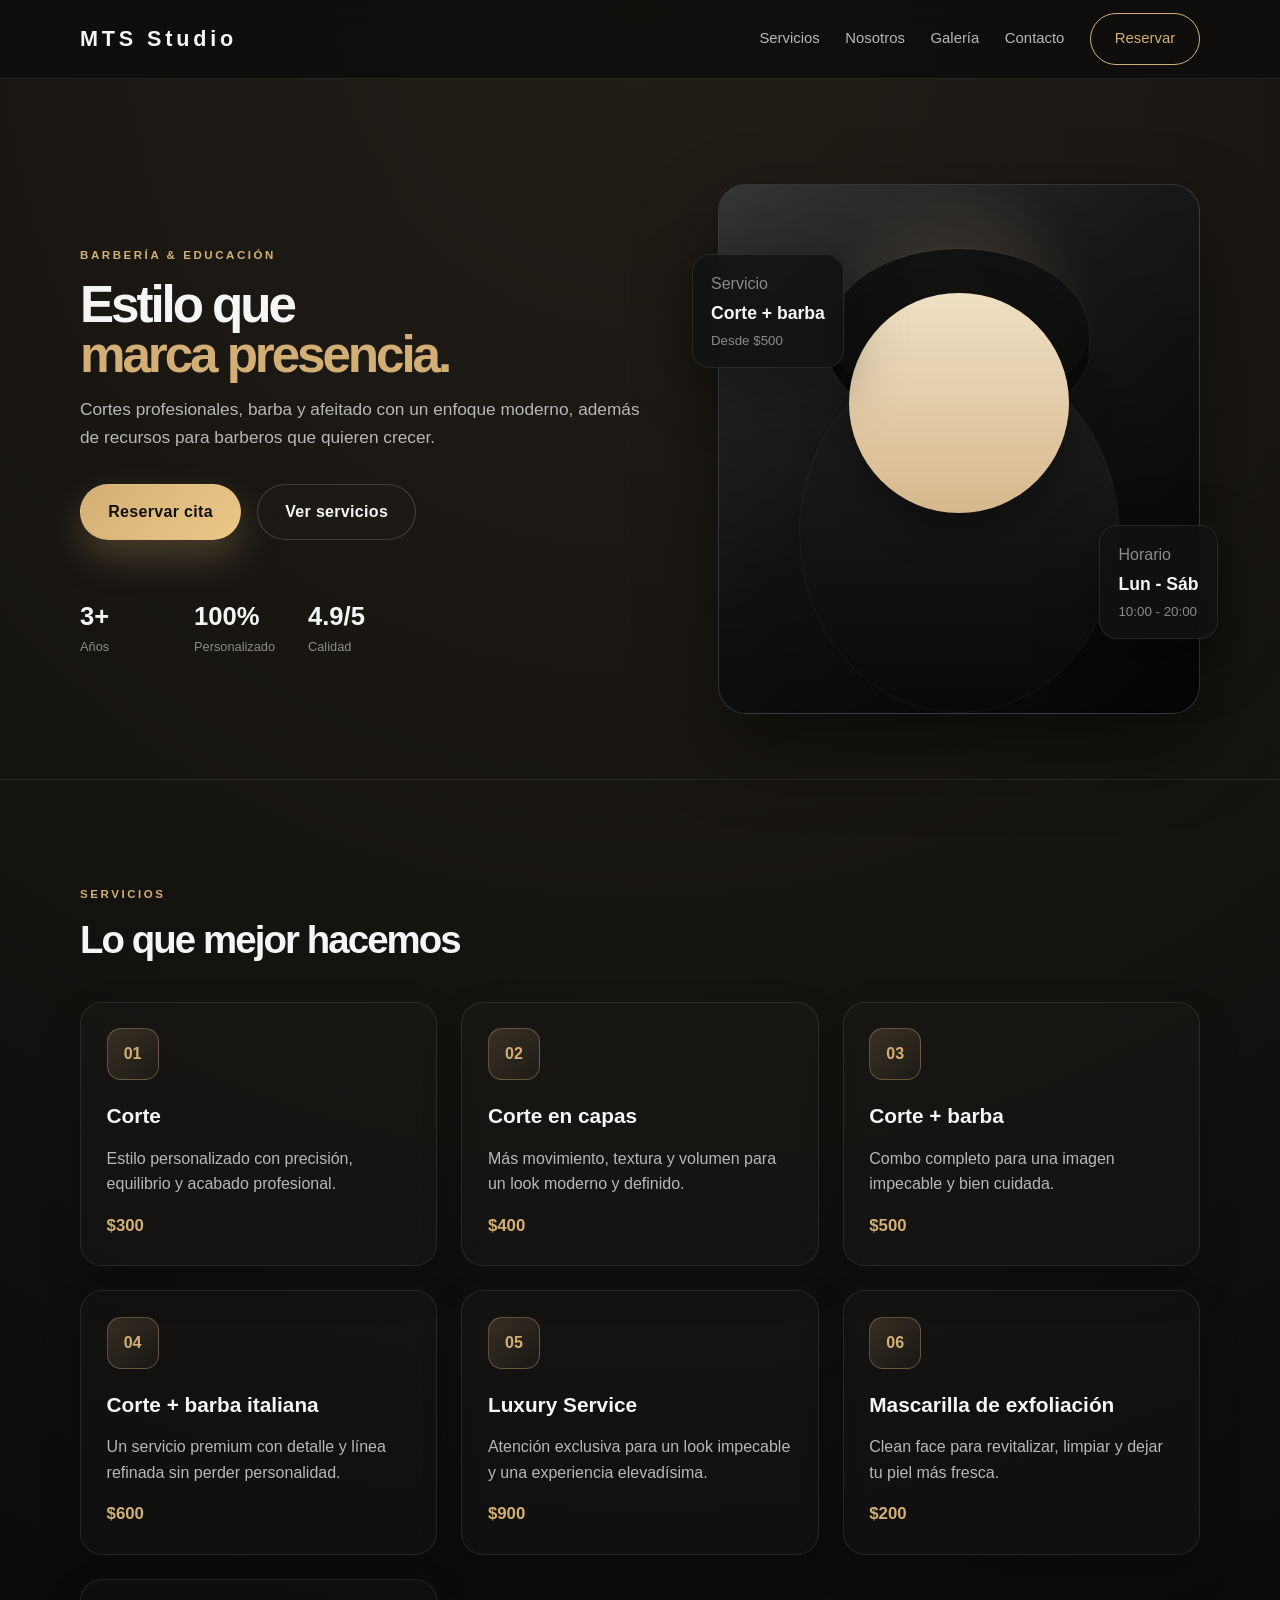
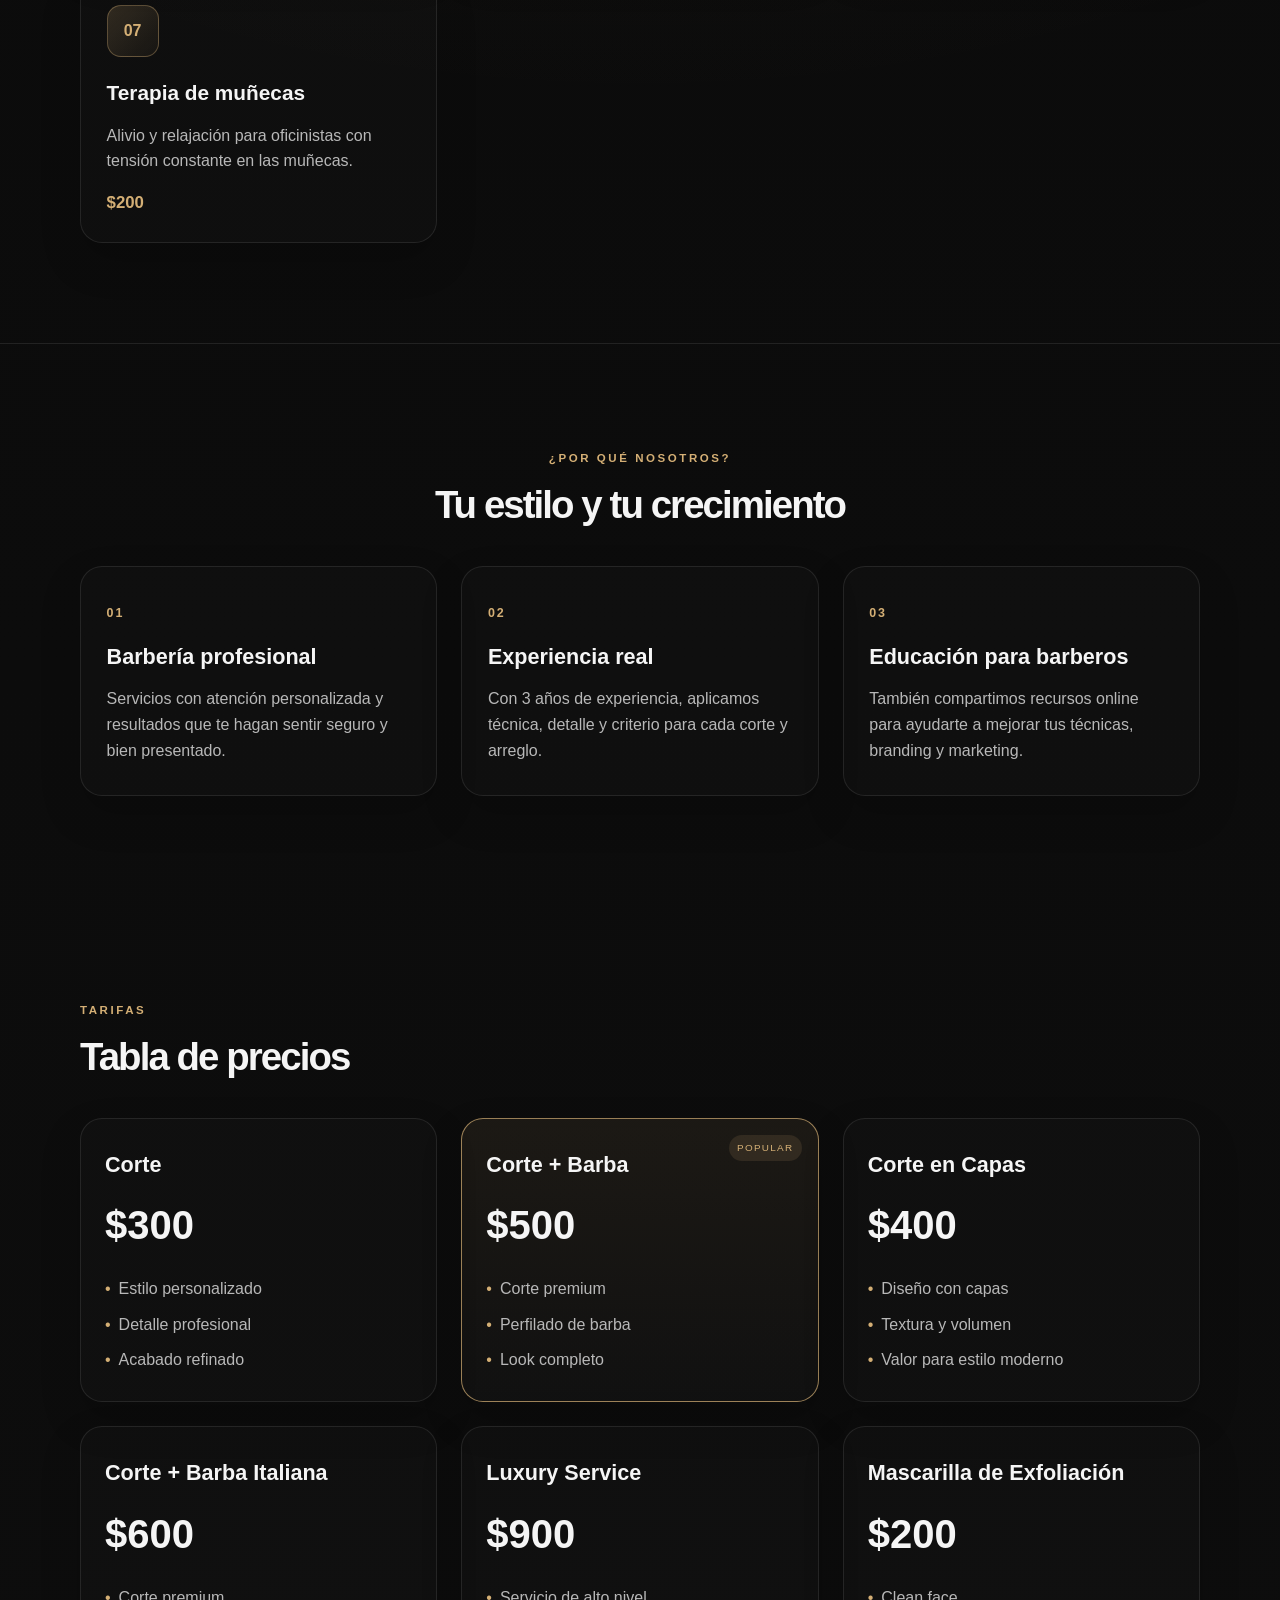
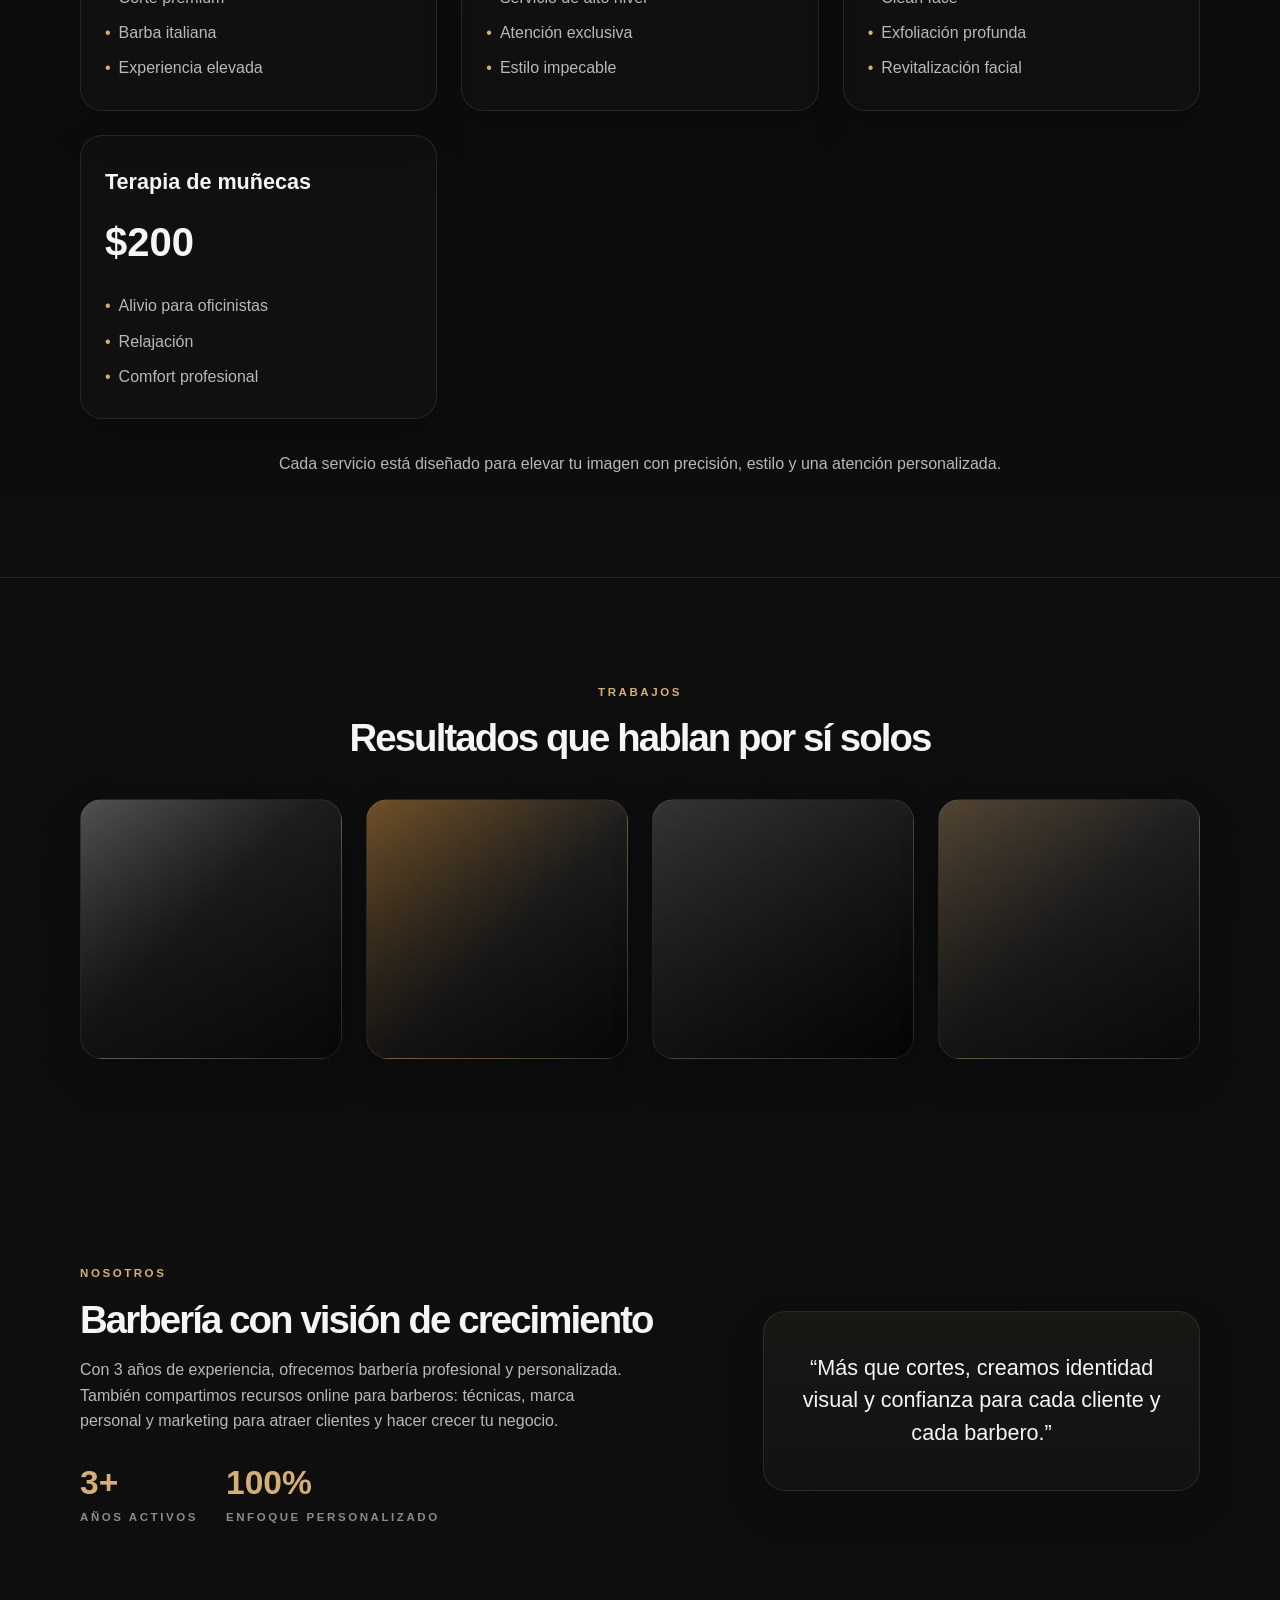
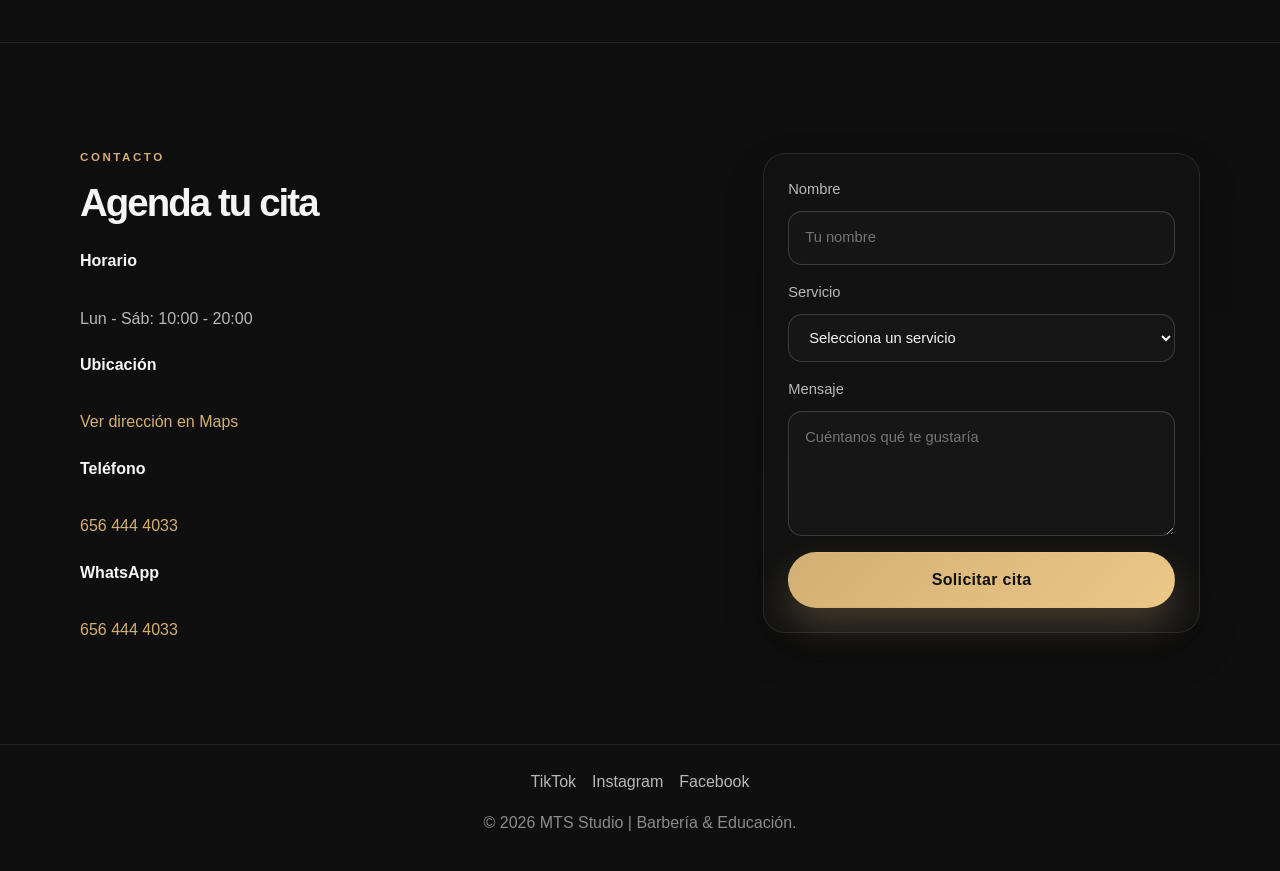
==== index.html @ 04989055 "Add files via upload" ====
<!DOCTYPE html>
<html lang="es">
<head>
    <meta charset="UTF-8">
    <meta name="viewport" content="width=device-width, initial-scale=1.0">
    <meta name="description" content="MTS Studio | Barbería & Educación ofrece barbería profesional, educación online para barberos y crecimiento de marca personal.">
    <title>MTS Studio | Barbería & Educación</title>
    <link rel="stylesheet" href="style.css">
</head>
<body>
    <header class="topbar">
        <div class="container nav-wrap">
            <div class="logo" aria-label="Logo de MTS Studio">MTS Studio</div>
            <nav class="nav" aria-label="Navegación principal">
                <a href="#servicios">Servicios</a>
                <a href="#nosotros">Nosotros</a>
                <a href="#galeria">Galería</a>
                <a href="#contacto">Contacto</a>
                <a href="https://wa.me/525664444033?text=Hola%20MTS%20Studio%2C%20quiero%20reservar%20una%20cita." class="nav-cta" target="_blank" rel="noopener noreferrer">Reservar</a>
            </nav>
        </div>
    </header>

    <main>
        <section class="hero">
            <div class="container hero-inner">
                <div class="hero-copy">
                    <span class="eyebrow">Barbería & Educación</span>
                    <h1>Estilo que<br><span>marca presencia.</span></h1>
                    <p>Cortes profesionales, barba y afeitado con un enfoque moderno, además de recursos para barberos que quieren crecer.</p>

                    <div class="hero-actions">
                        <a href="https://wa.me/525664444033?text=Hola%20MTS%20Studio%2C%20me%20gustar%C3%ADa%20reservar%20una%20cita." class="btn btn-primary" target="_blank" rel="noopener noreferrer">Reservar cita</a>
                        <a href="#servicios" class="btn btn-secondary">Ver servicios</a>
                    </div>

                    <ul class="hero-stats" aria-label="Estadísticas de la barbería">
                        <li><strong>3+</strong><span>Años</span></li>
                        <li><strong>100%</strong><span>Personalizado</span></li>
                        <li><strong>4.9/5</strong><span>Calidad</span></li>
                    </ul>
                </div>

                <div class="hero-visual" aria-label="Vista de una barbería premium">
                    <div class="visual-card card-main">
                        <span class="badge">Premium</span>
                        <div class="portrait">
                            <div class="portrait-glow"></div>
                        </div>
                    </div>
                    <div class="floating-card card-top">
                        <span>Servicio</span>
                        <strong>Corte + barba</strong>
                        <small>Desde $500</small>
                    </div>
                    <div class="floating-card card-bottom">
                        <span>Horario</span>
                        <strong>Lun - Sáb</strong>
                        <small>10:00 - 20:00</small>
                    </div>
                </div>
            </div>
        </section>

        <section id="servicios" class="services">
            <div class="container">
                <div class="section-heading">
                    <span>Servicios</span>
                    <h2>Lo que mejor hacemos</h2>
                </div>

                <div class="service-grid">
                    <article class="service-card">
                        <div class="service-icon">01</div>
                        <h3>Corte</h3>
                        <p>Estilo personalizado con precisión, equilibrio y acabado profesional.</p>
                        <strong>$300</strong>
                    </article>

                    <article class="service-card">
                        <div class="service-icon">02</div>
                        <h3>Corte en capas</h3>
                        <p>Más movimiento, textura y volumen para un look moderno y definido.</p>
                        <strong>$400</strong>
                    </article>

                    <article class="service-card">
                        <div class="service-icon">03</div>
                        <h3>Corte + barba</h3>
                        <p>Combo completo para una imagen impecable y bien cuidada.</p>
                        <strong>$500</strong>
                    </article>

                    <article class="service-card">
                        <div class="service-icon">04</div>
                        <h3>Corte + barba italiana</h3>
                        <p>Un servicio premium con detalle y línea refinada sin perder personalidad.</p>
                        <strong>$600</strong>
                    </article>

                    <article class="service-card">
                        <div class="service-icon">05</div>
                        <h3>Luxury Service</h3>
                        <p>Atención exclusiva para un look impecable y una experiencia elevadísima.</p>
                        <strong>$900</strong>
                    </article>

                    <article class="service-card">
                        <div class="service-icon">06</div>
                        <h3>Mascarilla de exfoliación</h3>
                        <p>Clean face para revitalizar, limpiar y dejar tu piel más fresca.</p>
                        <strong>$200</strong>
                    </article>

                    <article class="service-card">
                        <div class="service-icon">07</div>
                        <h3>Terapia de muñecas</h3>
                        <p>Alivio y relajación para oficinistas con tensión constante en las muñecas.</p>
                        <strong>$200</strong>
                    </article>
                </div>
            </div>
        </section>

        <section class="benefits">
            <div class="container">
                <div class="section-heading center">
                    <span>¿Por qué nosotros?</span>
                    <h2>Tu estilo y tu crecimiento</h2>
                </div>

                <div class="benefit-grid">
                    <article class="benefit-item">
                        <span>01</span>
                        <h3>Barbería profesional</h3>
                        <p>Servicios con atención personalizada y resultados que te hagan sentir seguro y bien presentado.</p>
                    </article>

                    <article class="benefit-item">
                        <span>02</span>
                        <h3>Experiencia real</h3>
                        <p>Con 3 años de experiencia, aplicamos técnica, detalle y criterio para cada corte y arreglo.</p>
                    </article>

                    <article class="benefit-item">
                        <span>03</span>
                        <h3>Educación para barberos</h3>
                        <p>También compartimos recursos online para ayudarte a mejorar tus técnicas, branding y marketing.</p>
                    </article>
                </div>
            </div>
        </section>

        <section class="pricing">
            <div class="container">
                <div class="section-heading">
                    <span>Tarifas</span>
                    <h2>Tabla de precios</h2>
                </div>

                <div class="pricing-grid">
                    <div class="price-card">
                        <h3>Corte</h3>
                        <p class="price">$300</p>
                        <ul>
                            <li>Estilo personalizado</li>
                            <li>Detalle profesional</li>
                            <li>Acabado refinado</li>
                        </ul>
                    </div>

                    <div class="price-card featured">
                        <span class="popular">Popular</span>
                        <h3>Corte + Barba</h3>
                        <p class="price">$500</p>
                        <ul>
                            <li>Corte premium</li>
                            <li>Perfilado de barba</li>
                            <li>Look completo</li>
                        </ul>
                    </div>

                    <div class="price-card">
                        <h3>Corte en Capas</h3>
                        <p class="price">$400</p>
                        <ul>
                            <li>Diseño con capas</li>
                            <li>Textura y volumen</li>
                            <li>Valor para estilo moderno</li>
                        </ul>
                    </div>

                    <div class="price-card">
                        <h3>Corte + Barba Italiana</h3>
                        <p class="price">$600</p>
                        <ul>
                            <li>Corte premium</li>
                            <li>Barba italiana</li>
                            <li>Experiencia elevada</li>
                        </ul>
                    </div>

                    <div class="price-card">
                        <h3>Luxury Service</h3>
                        <p class="price">$900</p>
                        <ul>
                            <li>Servicio de alto nivel</li>
                            <li>Atención exclusiva</li>
                            <li>Estilo impecable</li>
                        </ul>
                    </div>

                    <div class="price-card">
                        <h3>Mascarilla de Exfoliación</h3>
                        <p class="price">$200</p>
                        <ul>
                            <li>Clean face</li>
                            <li>Exfoliación profunda</li>
                            <li>Revitalización facial</li>
                        </ul>
                    </div>

                    <div class="price-card">
                        <h3>Terapia de muñecas</h3>
                        <p class="price">$200</p>
                        <ul>
                            <li>Alivio para oficinistas</li>
                            <li>Relajación</li>
                            <li>Comfort profesional</li>
                        </ul>
                    </div>
                </div>

                <p class="pricing-note">Cada servicio está diseñado para elevar tu imagen con precisión, estilo y una atención personalizada.</p>
            </div>
        </section>

        <section id="galeria" class="gallery">
            <div class="container">
                <div class="section-heading center">
                    <span>Trabajos</span>
                    <h2>Resultados que hablan por sí solos</h2>
                </div>

                <div class="gallery-grid" aria-label="Galería de estilos">
                    <div class="photo photo-one"></div>
                    <div class="photo photo-two"></div>
                    <div class="photo photo-three"></div>
                    <div class="photo photo-four"></div>
                </div>
            </div>
        </section>

        <section id="nosotros" class="about">
            <div class="container about-wrap">
                <div class="about-copy">
                    <span>Nosotros</span>
                    <h2>Barbería con visión de crecimiento</h2>
                    <p>Con 3 años de experiencia, ofrecemos barbería profesional y personalizada. También compartimos recursos online para barberos: técnicas, marca personal y marketing para atraer clientes y hacer crecer tu negocio.</p>

                    <div class="about-metrics">
                        <div>
                            <strong>3+</strong>
                            <span>Años activos</span>
                        </div>
                        <div>
                            <strong>100%</strong>
                            <span>Enfoque personalizado</span>
                        </div>
                    </div>
                </div>

                <div class="about-box">
                    <p>“Más que cortes, creamos identidad visual y confianza para cada cliente y cada barbero.”</p>
                </div>
            </div>
        </section>

        <section id="contacto" class="contact">
            <div class="container contact-wrap">
                <div class="contact-info">
                    <span>Contacto</span>
                    <h2>Agenda tu cita</h2>
                    <div class="info-list">
                        <p><strong>Horario</strong><br>Lun - Sáb: 10:00 - 20:00</p>
                        <p><strong>Ubicación</strong><br><a href="https://maps.apple/p/Wc0qHdEaJmYe_~" target="_blank" rel="noopener noreferrer">Ver dirección en Maps</a></p>
                        <p><strong>Teléfono</strong><br><a href="tel:+525664444033">656 444 4033</a></p>
                        <p><strong>WhatsApp</strong><br><a href="https://wa.me/525664444033" target="_blank" rel="noopener noreferrer">656 444 4033</a></p>
                    </div>
                </div>

                <form class="booking-form" action="#" method="get">
                    <label>
                        Nombre
                        <input type="text" name="nombre" placeholder="Tu nombre" aria-label="Nombre">
                    </label>
                    <label>
                        Servicio
                        <select name="servicio" aria-label="Servicio">
                            <option value="">Selecciona un servicio</option>
                            <option>Corte de cabello</option>
                            <option>Arreglo de barba</option>
                            <option>Corte + barba</option>
                            <option>Afeitado clásico</option>
                        </select>
                    </label>
                    <label>
                        Mensaje
                        <textarea name="mensaje" rows="4" placeholder="Cuéntanos qué te gustaría"></textarea>
                    </label>
                    <button type="submit" class="btn btn-primary">Solicitar cita</button>
                </form>
            </div>
        </section>
    </main>

    <footer class="site-footer">
        <div class="container footer-wrap">
            <div class="social-links">
                <a href="https://www.tiktok.com/@erick.mtss?_r=1&_t=ZS-9AZ7OTSAKxg" target="_blank" rel="noopener noreferrer">TikTok</a>
                <a href="https://instagram.com/erich.mts?obrf=MWdibXF2dXJkNXEwOA%3D%3D" target="_blank" rel="noopener noreferrer">Instagram</a>
                <a href="https://www.facebook.com/share/19a7iamo4b/?mibextid=wwXIfr" target="_blank" rel="noopener noreferrer">Facebook</a>
            </div>
            <p>© <span id="year"></span> MTS Studio | Barbería & Educación.</p>
        </div>
    </footer>

    <script src="script.js"></script>
</body>
</html>
---- style.css ----
:root {
    --bg: #0a0a0a;
    --bg-soft: #121212;
    --panel: #171717;
    --panel-alt: #1d1d1d;
    --line: rgba(255, 255, 255, 0.09);
    --line-strong: rgba(255, 255, 255, 0.17);
    --text: #f5f5f5;
    --muted: #b8b8b8;
    --muted-strong: #8b8b8b;
    --accent: #d4af75;
    --accent-strong: #c08f4a;
    --shadow: rgba(0, 0, 0, 0.45);
}

html {
    scroll-behavior: smooth;
}

* {
    margin: 0;
    padding: 0;
    box-sizing: border-box;
}

body {
    font-family: Arial, Helvetica, sans-serif;
    background:
        radial-gradient(circle at top, rgba(212, 175, 117, 0.12), transparent 30%),
        linear-gradient(180deg, #0a0a0a 0%, #0f0f0f 100%);
    color: var(--text);
    line-height: 1.6;
}

img {
    max-width: 100%;
    display: block;
}

a {
    color: inherit;
    text-decoration: none;
}

button,
input,
select,
textarea {
    font: inherit;
}

.container {
    width: min(1120px, calc(100% - 32px));
    margin: 0 auto;
}

.topbar {
    position: sticky;
    top: 0;
    z-index: 20;
    backdrop-filter: blur(16px);
    background: rgba(10, 10, 10, 0.7);
    border-bottom: 1px solid var(--line);
}

.nav-wrap {
    display: flex;
    justify-content: space-between;
    align-items: center;
    min-height: 78px;
}

.logo {
    font-size: 1.35rem;
    font-weight: 800;
    letter-spacing: 0.24rem;
    color: var(--text);
}

.nav {
    display: flex;
    align-items: center;
    gap: 1.6rem;
    flex-wrap: wrap;
}

.nav a {
    color: var(--muted);
    font-size: 0.93rem;
    transition: color 0.25s ease;
}

.nav a:hover,
.nav a:focus-visible {
    color: var(--text);
}

.nav-cta {
    display: inline-flex;
    align-items: center;
    justify-content: center;
    min-width: 110px;
    padding: 0.8rem 1.2rem;
    border: 1px solid var(--accent);
    border-radius: 999px;
    color: var(--accent) !important;
    transition: all 0.25s ease;
}

.nav-cta:hover,
.nav-cta:focus-visible {
    background: var(--accent);
    color: #111 !important;
}

.hero {
    padding: 90px 0 50px;
}

.hero-inner {
    display: grid;
    grid-template-columns: 1.1fr 0.9fr;
    align-items: center;
    gap: 48px;
}

.eyebrow,
.section-heading span,
.about-copy span,
.contact-info span {
    display: inline-block;
    margin-bottom: 1rem;
    color: var(--accent);
    text-transform: uppercase;
    letter-spacing: 0.16rem;
    font-size: 0.72rem;
    font-weight: 700;
}

.hero-copy h1 {
    font-size: clamp(2.9rem, 4vw, 5rem);
    line-height: 0.98;
    letter-spacing: -0.06em;
    margin-bottom: 1rem;
    font-weight: 800;
}

.hero-copy h1 span {
    color: var(--accent);
}

.hero-copy p {
    max-width: 560px;
    color: var(--muted);
    font-size: 1.08rem;
    margin-bottom: 2rem;
}

.hero-actions {
    display: flex;
    flex-wrap: wrap;
    gap: 1rem;
    margin-bottom: 2.5rem;
}

.btn {
    display: inline-flex;
    align-items: center;
    justify-content: center;
    min-height: 52px;
    padding: 0.9rem 1.7rem;
    border-radius: 999px;
    text-decoration: none;
    border: 1px solid transparent;
    transition: all 0.25s ease;
    font-weight: 700;
    letter-spacing: 0.02em;
}

.btn-primary {
    background: linear-gradient(135deg, var(--accent) 0%, #ebc888 100%);
    color: #111;
    box-shadow: 0 18px 36px rgba(212, 175, 117, 0.25);
}

.btn-primary:hover,
.btn-primary:focus-visible {
    transform: translateY(-2px);
    box-shadow: 0 22px 42px rgba(212, 175, 117, 0.32);
}

.btn-secondary {
    border-color: var(--line-strong);
    color: var(--text);
    background: rgba(255, 255, 255, 0.01);
}

.btn-secondary:hover,
.btn-secondary:focus-visible {
    border-color: var(--accent);
    color: var(--accent);
}

.hero-stats {
    list-style: none;
    display: flex;
    flex-wrap: wrap;
    gap: 1.5rem;
    padding-top: 1rem;
}

.hero-stats li {
    display: flex;
    flex-direction: column;
    min-width: 90px;
}

.hero-stats strong {
    font-size: 1.6rem;
    color: var(--text);
}

.hero-stats span {
    color: var(--muted-strong);
    font-size: 0.8rem;
}

.hero-visual {
    position: relative;
    display: flex;
    justify-content: center;
    align-items: center;
    min-height: 560px;
}

.visual-card {
    position: relative;
    width: min(100%, 500px);
    height: 530px;
    border: 1px solid var(--line);
    border-radius: 28px;
    background:
        linear-gradient(180deg, rgba(255, 255, 255, 0.05), rgba(255, 255, 255, 0.01)),
        var(--panel-alt);
    box-shadow: 0 32px 80px rgba(0, 0, 0, 0.45);
    overflow: hidden;
}

.badge {
    position: absolute;
    top: 22px;
    right: 22px;
    display: inline-block;
    padding: 0.45rem 0.8rem;
    border-radius: 999px;
    background: rgba(212, 175, 117, 0.12);
    border: 1px solid rgba(212, 175, 117, 0.4);
    color: var(--accent);
    font-size: 0.72rem;
    letter-spacing: 0.08rem;
    text-transform: uppercase;
}

.portrait {
    position: absolute;
    inset: 0;
    background:
        linear-gradient(180deg, rgba(0,0,0,0.15), rgba(0,0,0,0.5)),
        radial-gradient(circle at 50% 25%, rgba(212, 175, 117, 0.26), transparent 30%),
        linear-gradient(135deg, #3f3f3f 0%, #1c1c1c 45%, #090909 100%);
}

.portrait::before,
.portrait::after {
    content: "";
    position: absolute;
    inset: auto;
    left: 50%;
    transform: translateX(-50%);
    border-radius: 50%;
}

.portrait::before {
    bottom: 0;
    width: 320px;
    height: 360px;
    background: linear-gradient(180deg, #1f1f1f, #090909);
    box-shadow: inset 0 0 0 1px rgba(255,255,255,0.04);
}

.portrait::after {
    bottom: 200px;
    width: 220px;
    height: 220px;
    background: linear-gradient(180deg, #efe0c4 0%, #d7b88d 100%);
    box-shadow: 0 15px 40px rgba(0, 0, 0, 0.35);
}

.portrait-glow {
    position: absolute;
    inset: 64px 110px auto 110px;
    height: 170px;
    border-radius: 50% 50% 40% 40%;
    background: rgba(15, 15, 15, 0.9);
    box-shadow: inset 0 -18px 0 rgba(0,0,0,0.35), 0 0 0 1px rgba(255,255,255,0.04);
}

.floating-card {
    position: absolute;
    display: flex;
    flex-direction: column;
    gap: 0.15rem;
    padding: 1rem 1.15rem;
    background: rgba(18, 18, 18, 0.85);
    border: 1px solid var(--line);
    border-radius: 18px;
    box-shadow: 0 20px 60px rgba(0, 0, 0, 0.35);
    backdrop-filter: blur(12px);
}

.floating-card span,
.floating-card small {
    color: var(--muted-strong);
}

.floating-card strong {
    color: var(--text);
    font-size: 1.1rem;
}

.card-top {
    top: 85px;
    left: -26px;
}

.card-bottom {
    right: -18px;
    bottom: 90px;
}

section {
    padding: 100px 0;
}

.section-heading {
    margin-bottom: 2.5rem;
}

.section-heading.center {
    text-align: center;
}

.section-heading h2,
.about-copy h2,
.contact-info h2 {
    font-size: clamp(2rem, 3vw, 2.9rem);
    line-height: 1.1;
    letter-spacing: -0.05em;
}

.services,
.benefits,
.gallery,
.contact {
    border-top: 1px solid var(--line);
}

.service-grid,
.benefit-grid,
.pricing-grid,
.gallery-grid {
    display: grid;
    gap: 24px;
}

.service-grid {
    grid-template-columns: repeat(3, minmax(0, 1fr));
}

.service-card,
.benefit-item,
.price-card,
.booking-form,
.about-box {
    background: rgba(255, 255, 255, 0.015);
    border: 1px solid var(--line);
    border-radius: 22px;
    box-shadow: 0 18px 40px rgba(0, 0, 0, 0.18);
}

.service-card {
    padding: 1.6rem;
    transition: transform 0.25s ease, border-color 0.25s ease;
}

.service-card:hover {
    transform: translateY(-5px);
    border-color: var(--accent);
}

.service-icon {
    display: inline-flex;
    align-items: center;
    justify-content: center;
    width: 52px;
    height: 52px;
    border-radius: 14px;
    background: linear-gradient(135deg, rgba(212, 175, 117, 0.18), rgba(212, 175, 117, 0.04));
    border: 1px solid rgba(212, 175, 117, 0.35);
    color: var(--accent);
    font-weight: 700;
    margin-bottom: 1.2rem;
}

.service-card h3 {
    margin-bottom: 0.8rem;
    font-size: 1.3rem;
}

.service-card p {
    color: var(--muted);
    margin-bottom: 1rem;
}

.service-card strong {
    color: var(--accent);
    font-size: 1.05rem;
}

.benefit-grid {
    grid-template-columns: repeat(3, minmax(0, 1fr));
}

.benefit-item {
    padding: 2rem 1.6rem;
}

.benefit-item span {
    display: inline-block;
    color: var(--accent);
    font-size: 0.78rem;
    letter-spacing: 0.12rem;
    font-weight: 700;
    margin-bottom: 1rem;
}

.benefit-item h3 {
    font-size: 1.35rem;
    margin-bottom: 0.75rem;
}

.benefit-item p {
    color: var(--muted);
}

.pricing-grid {
    grid-template-columns: repeat(3, minmax(0, 1fr));
}

.pricing-note {
    margin-top: 2rem;
    text-align: center;
    color: var(--muted);
    max-width: 760px;
    margin-left: auto;
    margin-right: auto;
    font-size: 1rem;
}

.price-card {
    position: relative;
    padding: 1.8rem 1.5rem;
}

.price-card.featured {
    border-color: rgba(212, 175, 117, 0.7);
    background: linear-gradient(180deg, rgba(212, 175, 117, 0.08), rgba(255,255,255,0.02));
}

.popular {
    position: absolute;
    top: 16px;
    right: 16px;
    padding: 0.32rem 0.52rem;
    border-radius: 999px;
    background: rgba(212, 175, 117, 0.12);
    color: var(--accent);
    font-size: 0.62rem;
    text-transform: uppercase;
    letter-spacing: 0.08rem;
}

.price-card h3 {
    margin-bottom: 0.7rem;
    font-size: 1.35rem;
}

.price {
    font-size: 2.5rem;
    font-weight: 800;
    color: var(--text);
    margin-bottom: 1.2rem;
}

.price-card ul {
    list-style: none;
    display: grid;
    gap: 0.6rem;
    color: var(--muted);
}

.price-card li::before {
    content: "•";
    color: var(--accent);
    margin-right: 0.5rem;
}

.gallery-grid {
    grid-template-columns: repeat(4, minmax(0, 1fr));
}

.photo {
    min-height: 260px;
    border-radius: 22px;
    border: 1px solid var(--line);
    background-size: cover;
    background-position: center;
    box-shadow: 0 18px 40px rgba(0, 0, 0, 0.2);
}

.photo-one {
    background:
        linear-gradient(180deg, rgba(0,0,0,0.1), rgba(0,0,0,0.45)),
        linear-gradient(135deg, #5a5a5a 0%, #212121 45%, #0f0f0f 100%);
}

.photo-two {
    background:
        linear-gradient(180deg, rgba(0,0,0,0.1), rgba(0,0,0,0.45)),
        linear-gradient(135deg, #7d5a2d 0%, #212121 55%, #0d0d0d 100%);
}

.photo-three {
    background:
        linear-gradient(180deg, rgba(0,0,0,0.1), rgba(0,0,0,0.45)),
        linear-gradient(135deg, #3a3a3a 0%, #1d1d1d 55%, #080808 100%);
}

.photo-four {
    background:
        linear-gradient(180deg, rgba(0,0,0,0.1), rgba(0,0,0,0.45)),
        linear-gradient(135deg, #5d4d38 0%, #242424 50%, #111111 100%);
}

.about-wrap,
.contact-wrap {
    display: grid;
    grid-template-columns: 1.2fr 0.8fr;
    gap: 28px;
    align-items: center;
}

.about-copy p {
    color: var(--muted);
    margin-top: 1rem;
    max-width: 560px;
}

.about-metrics {
    display: flex;
    gap: 28px;
    padding-top: 2rem;
    flex-wrap: wrap;
}

.about-metrics div {
    display: flex;
    flex-direction: column;
}

.about-metrics strong {
    font-size: 2.1rem;
    line-height: 1;
    color: var(--accent);
}

.about-metrics span {
    color: var(--muted-strong);
    margin-top: 0.5rem;
}

.about-box {
    padding: 2rem 1.5rem;
    min-height: 180px;
    display: flex;
    align-items: center;
    justify-content: center;
    background: linear-gradient(180deg, rgba(212, 175, 117, 0.06), rgba(255,255,255,0.02));
}

.about-box p {
    font-size: 1.35rem;
    line-height: 1.5;
    color: var(--text);
    text-align: center;
}

.contact-info h2 {
    margin-bottom: 1.4rem;
}

.info-list {
    display: grid;
    gap: 1.2rem;
}

.info-list p {
    color: var(--muted);
    line-height: 1.7;
}

.info-list strong {
    display: block;
    margin-bottom: 0.2rem;
    color: var(--text);
    font-weight: 700;
}

.info-list a {
    color: var(--accent);
}

.booking-form {
    display: grid;
    gap: 1rem;
    padding: 1.5rem;
}

.booking-form label {
    display: grid;
    gap: 0.55rem;
    color: var(--muted);
    font-size: 0.92rem;
}

.booking-form input,
.booking-form select,
.booking-form textarea {
    width: 100%;
    border-radius: 14px;
    border: 1px solid var(--line-strong);
    background: rgba(255,255,255,0.02);
    color: var(--text);
    padding: 0.9rem 1rem;
    outline: none;
    transition: border-color 0.25s ease, box-shadow 0.25s ease;
}

.booking-form input:focus,
.booking-form select:focus,
.booking-form textarea:focus {
    border-color: var(--accent);
    box-shadow: 0 0 0 3px rgba(212, 175, 117, 0.12);
}

.booking-form textarea {
    resize: vertical;
    min-height: 120px;
}

.site-footer {
    border-top: 1px solid var(--line);
    padding: 1.5rem 0 2.2rem;
    color: var(--muted-strong);
}

.footer-wrap {
    display: flex;
    flex-direction: column;
    align-items: center;
    gap: 1rem;
    text-align: center;
}

.social-links {
    display: flex;
    gap: 1rem;
    flex-wrap: wrap;
    justify-content: center;
}

.social-links a {
    color: var(--muted);
    transition: color 0.25s ease;
}

.social-links a:hover,
.social-links a:focus-visible {
    color: var(--accent);
}

@media (max-width: 900px) {
    .hero-inner,
    .about-wrap,
    .contact-wrap {
        grid-template-columns: 1fr;
    }

    .service-grid,
    .pricing-grid,
    .benefit-grid {
        grid-template-columns: repeat(2, minmax(0, 1fr));
    }

    .gallery-grid {
        grid-template-columns: repeat(2, minmax(0, 1fr));
    }
}

@media (max-width: 700px) {
    .nav-wrap {
        flex-direction: column;
        justify-content: center;
        min-height: 120px;
        padding: 1rem 0;
    }

    .nav {
        justify-content: center;
        gap: 0.8rem 1.2rem;
    }

    .hero {
        padding-top: 60px;
    }

    .hero-copy h1 {
        font-size: 2.6rem;
    }

    .service-grid,
    .benefit-grid,
    .pricing-grid,
    .gallery-grid {
        grid-template-columns: 1fr;
    }

    .card-top {
        left: 10px;
    }

    .card-bottom {
        right: 10px;
    }

    .visual-card {
        height: 420px;
    }

    .portrait::before {
        width: 260px;
        height: 300px;
    }

    .portrait::after {
        bottom: 160px;
        width: 180px;
        height: 180px;
    }
}
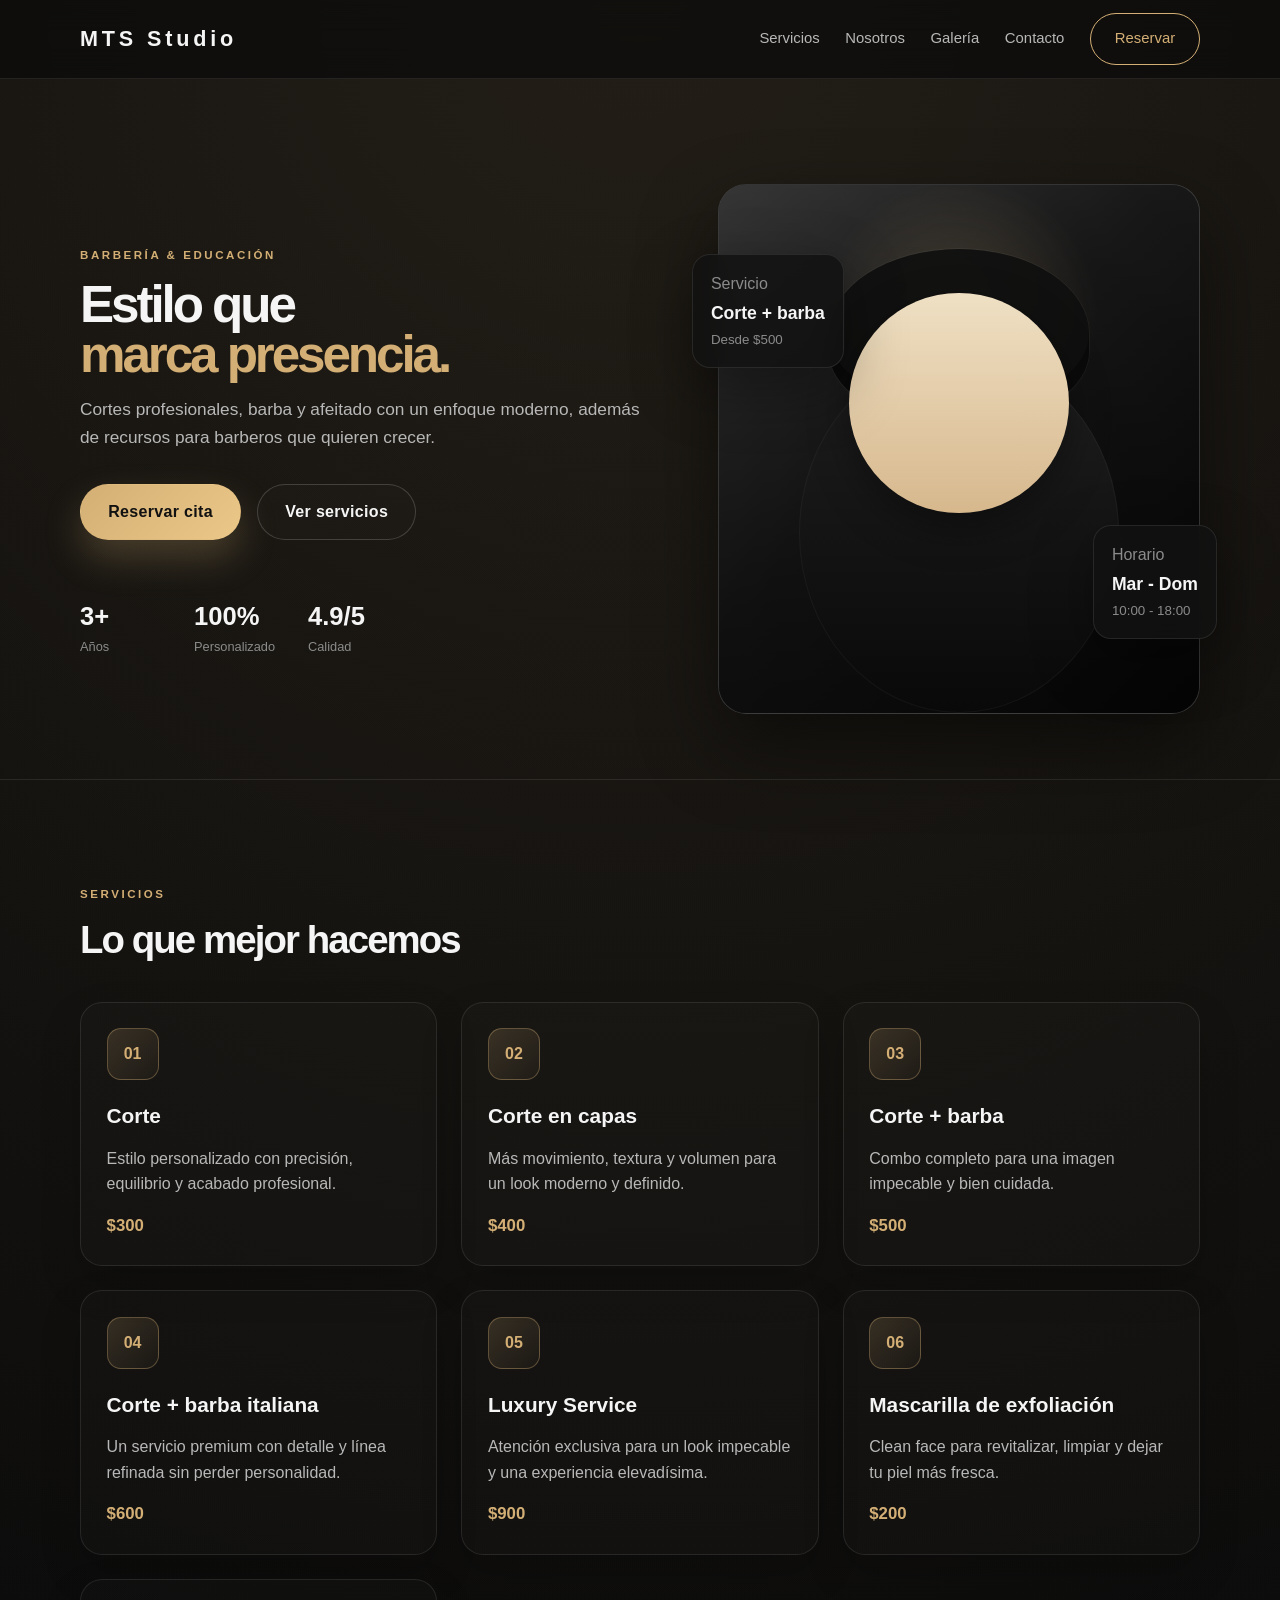
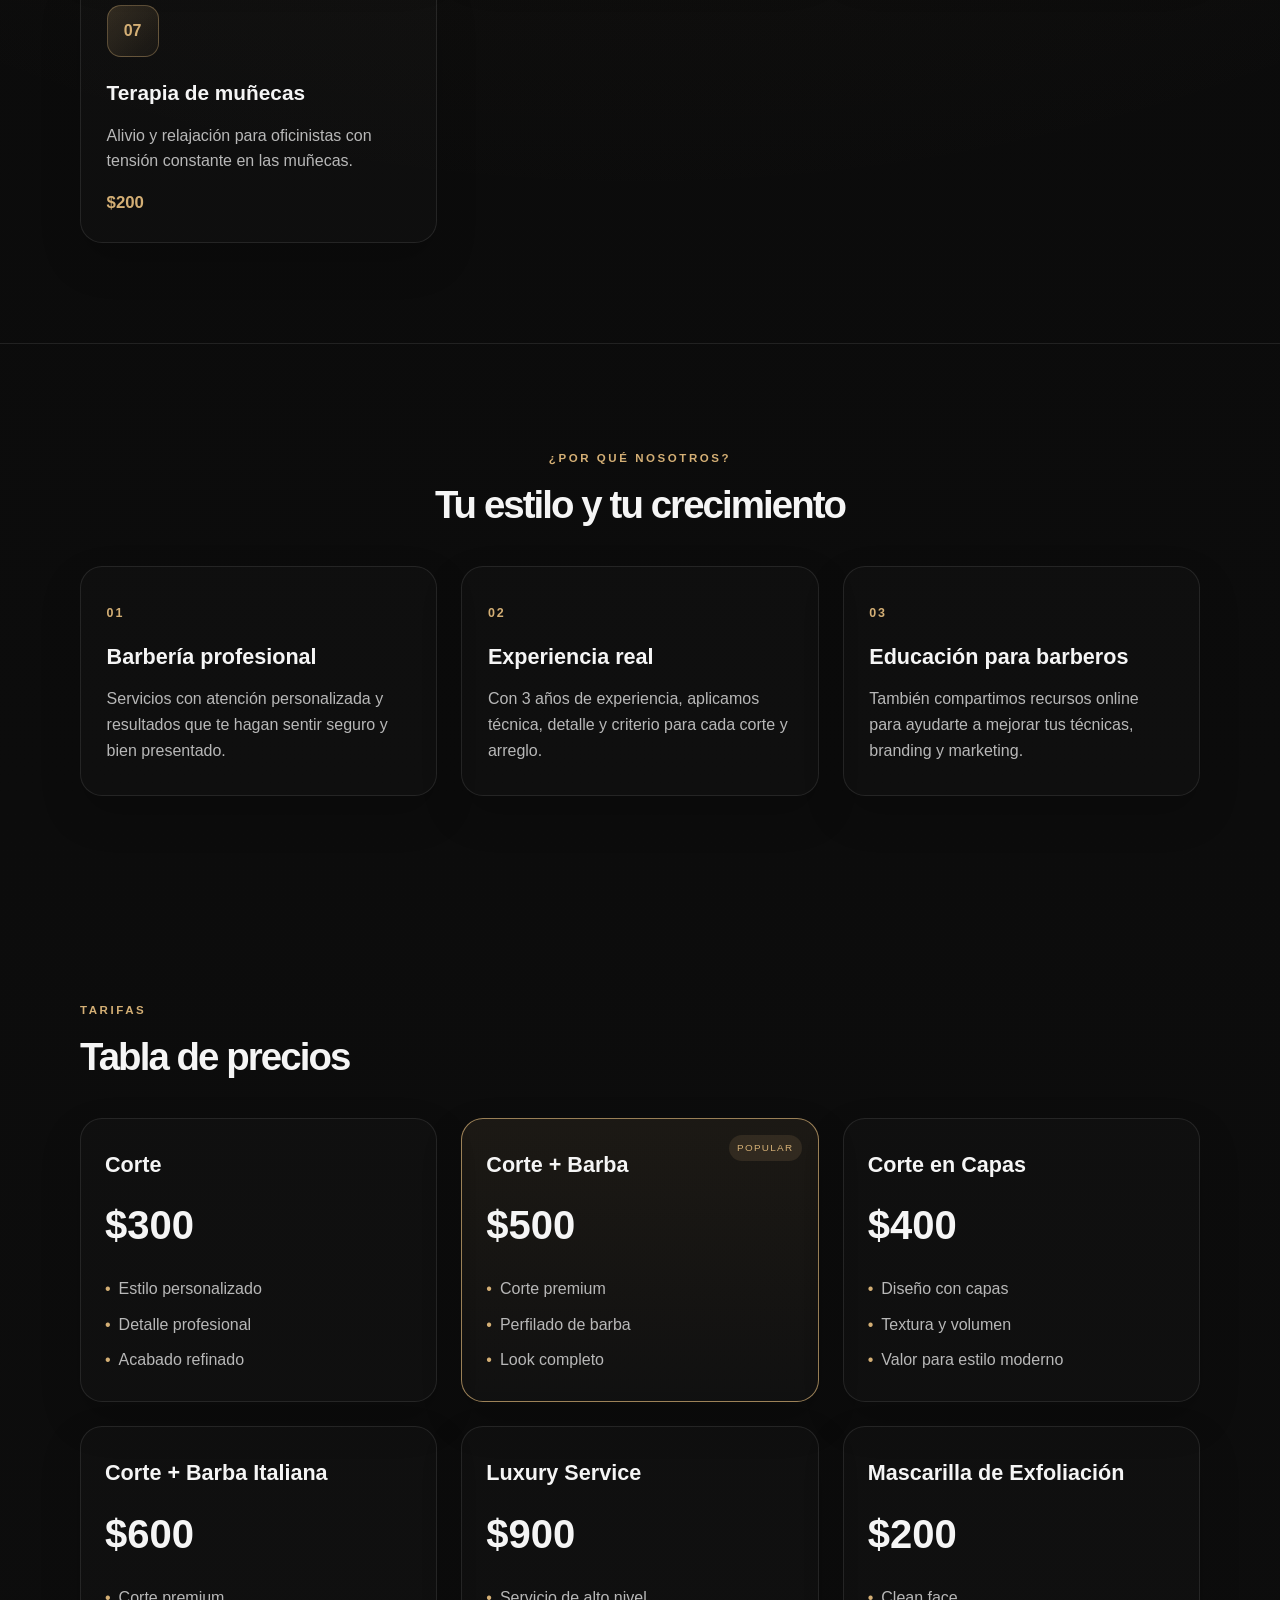
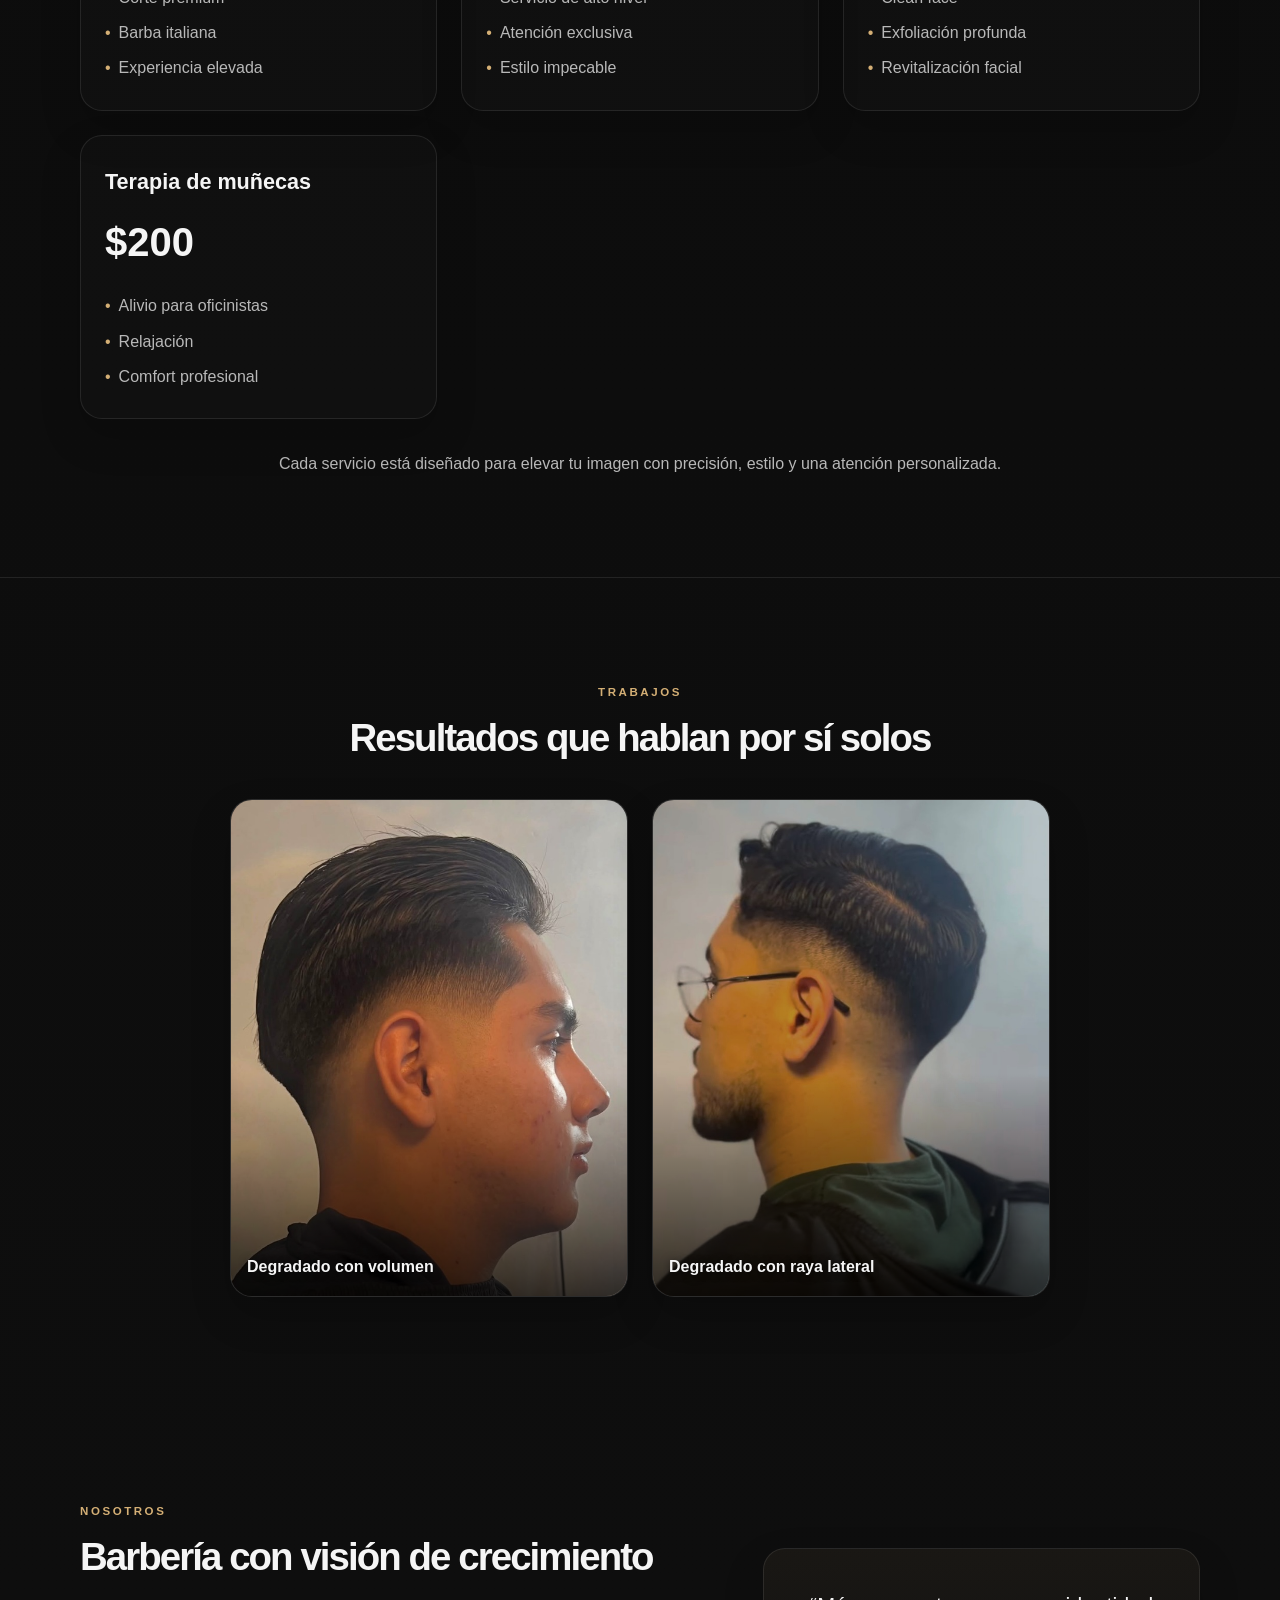
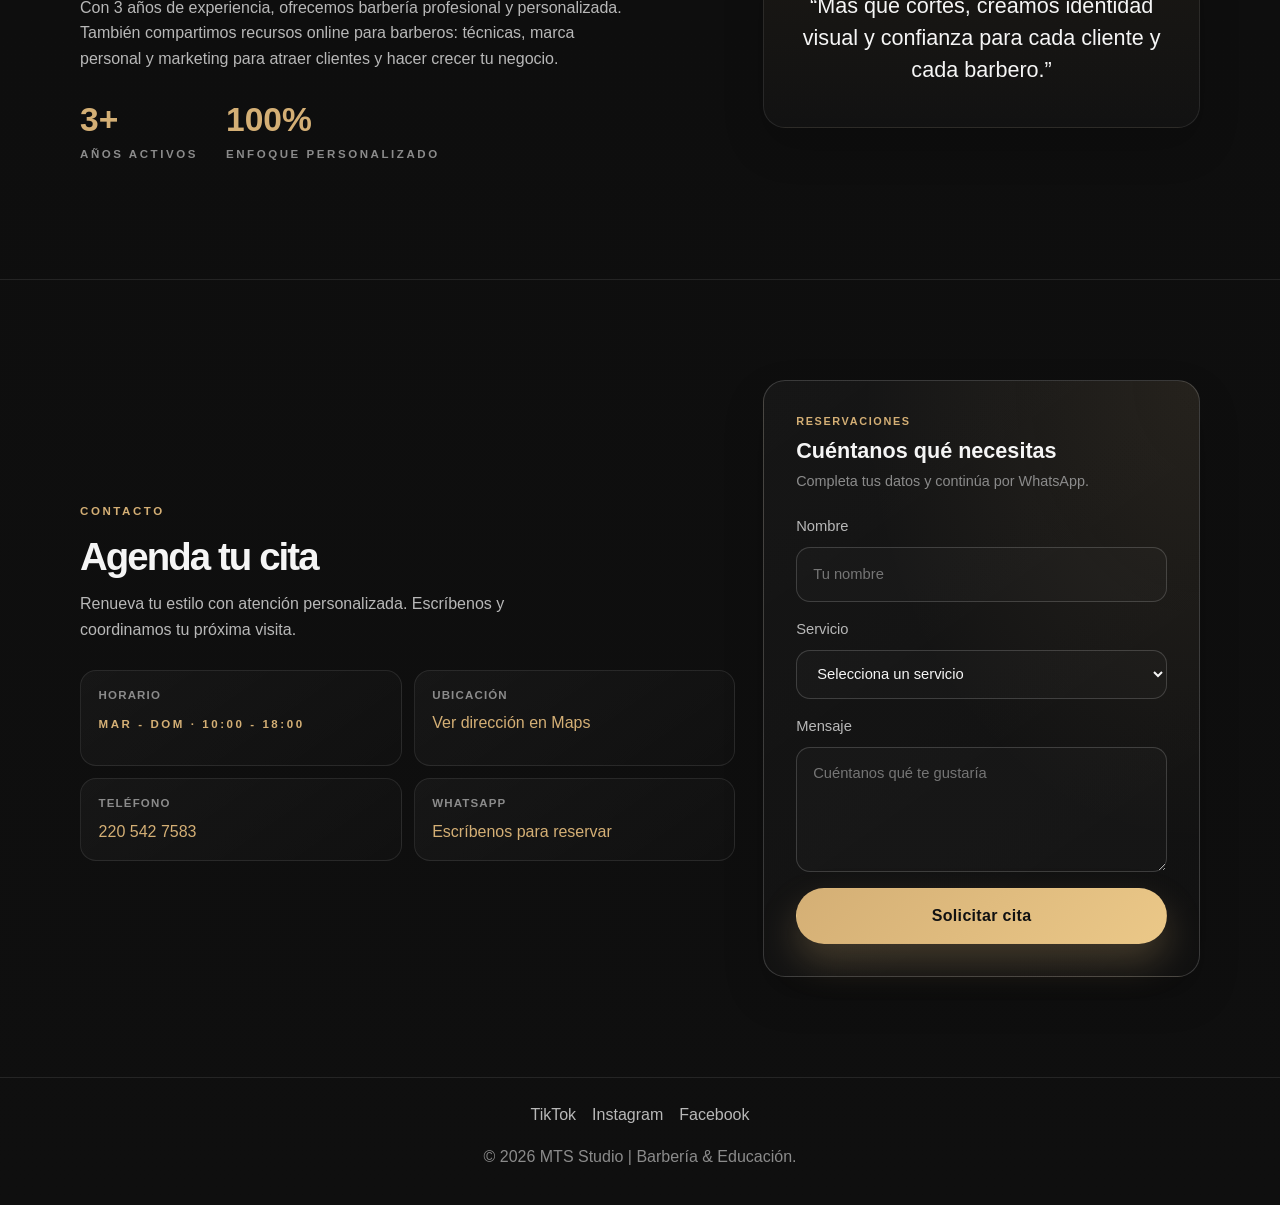
==== commit 1722c9bb: "e cambios" ====
--- a/index.html
+++ b/index.html
@@ -16,7 +16,7 @@
                 <a href="#nosotros">Nosotros</a>
                 <a href="#galeria">Galería</a>
                 <a href="#contacto">Contacto</a>
-                <a href="https://wa.me/525664444033?text=Hola%20MTS%20Studio%2C%20quiero%20reservar%20una%20cita." class="nav-cta" target="_blank" rel="noopener noreferrer">Reservar</a>
+                <a href="https://wa.me/522205427583?text=Hola%20MTS%20Studio%2C%20quiero%20reservar%20una%20cita." class="nav-cta" target="_blank" rel="noopener noreferrer">Reservar</a>
             </nav>
         </div>
     </header>
@@ -30,7 +30,7 @@
                     <p>Cortes profesionales, barba y afeitado con un enfoque moderno, además de recursos para barberos que quieren crecer.</p>
 
                     <div class="hero-actions">
-                        <a href="https://wa.me/525664444033?text=Hola%20MTS%20Studio%2C%20me%20gustar%C3%ADa%20reservar%20una%20cita." class="btn btn-primary" target="_blank" rel="noopener noreferrer">Reservar cita</a>
+                        <a href="https://wa.me/522205427583?text=Hola%20MTS%20Studio%2C%20me%20gustar%C3%ADa%20reservar%20una%20cita." class="btn btn-primary" target="_blank" rel="noopener noreferrer">Reservar cita</a>
                         <a href="#servicios" class="btn btn-secondary">Ver servicios</a>
                     </div>
 
@@ -55,8 +55,8 @@
                     </div>
                     <div class="floating-card card-bottom">
                         <span>Horario</span>
-                        <strong>Lun - Sáb</strong>
-                        <small>10:00 - 20:00</small>
+                        <strong>Mar - Dom</strong>
+                        <small>10:00 - 18:00</small>
                     </div>
                 </div>
             </div>
@@ -243,10 +243,14 @@
                 </div>
 
                 <div class="gallery-grid" aria-label="Galería de estilos">
-                    <div class="photo photo-one"></div>
-                    <div class="photo photo-two"></div>
-                    <div class="photo photo-three"></div>
-                    <div class="photo photo-four"></div>
+                    <figure class="photo">
+                        <img src="assets/gallery/degradado-volumen.jpg" alt="Corte con degradado y volumen peinado hacia atrás" width="672" height="840" loading="lazy">
+                        <figcaption>Degradado con volumen</figcaption>
+                    </figure>
+                    <figure class="photo">
+                        <img src="assets/gallery/degradado-raya-lateral.jpg" alt="Corte con degradado y raya lateral, visto de perfil" width="768" height="960" loading="lazy">
+                        <figcaption>Degradado con raya lateral</figcaption>
+                    </figure>
                 </div>
             </div>
         </section>
@@ -281,15 +285,21 @@
                 <div class="contact-info">
                     <span>Contacto</span>
                     <h2>Agenda tu cita</h2>
+                    <p class="contact-intro">Renueva tu estilo con atención personalizada. Escríbenos y coordinamos tu próxima visita.</p>
                     <div class="info-list">
-                        <p><strong>Horario</strong><br>Lun - Sáb: 10:00 - 20:00</p>
-                        <p><strong>Ubicación</strong><br><a href="https://maps.apple/p/Wc0qHdEaJmYe_~" target="_blank" rel="noopener noreferrer">Ver dirección en Maps</a></p>
-                        <p><strong>Teléfono</strong><br><a href="tel:+525664444033">656 444 4033</a></p>
-                        <p><strong>WhatsApp</strong><br><a href="https://wa.me/525664444033" target="_blank" rel="noopener noreferrer">656 444 4033</a></p>
+                        <p><strong>Horario</strong><span>Mar - Dom · 10:00 - 18:00</span></p>
+                        <p><strong>Ubicación</strong><a href="https://maps.apple/p/Wc0qHdEaJmYe_~" target="_blank" rel="noopener noreferrer">Ver dirección en Maps</a></p>
+                        <p><strong>Teléfono</strong><a href="tel:+522205427583">220 542 7583</a></p>
+                        <p><strong>WhatsApp</strong><a href="https://wa.me/522205427583" target="_blank" rel="noopener noreferrer">Escríbenos para reservar</a></p>
                     </div>
                 </div>
 
                 <form class="booking-form" action="#" method="get">
+                    <div class="booking-form-heading">
+                        <span>RESERVACIONES</span>
+                        <h3>Cuéntanos qué necesitas</h3>
+                        <p>Completa tus datos y continúa por WhatsApp.</p>
+                    </div>
                     <label>
                         Nombre
                         <input type="text" name="nombre" placeholder="Tu nombre" aria-label="Nombre">
--- a/style.css
+++ b/style.css
@@ -516,40 +516,49 @@
 }
 
 .gallery-grid {
-    grid-template-columns: repeat(4, minmax(0, 1fr));
+    grid-template-columns: repeat(2, minmax(0, 1fr));
+    max-width: 820px;
+    margin: 0 auto;
 }
 
 .photo {
-    min-height: 260px;
+    position: relative;
+    aspect-ratio: 4 / 5;
     border-radius: 22px;
     border: 1px solid var(--line);
-    background-size: cover;
-    background-position: center;
+    overflow: hidden;
+    background: var(--panel);
     box-shadow: 0 18px 40px rgba(0, 0, 0, 0.2);
 }
 
-.photo-one {
-    background:
-        linear-gradient(180deg, rgba(0,0,0,0.1), rgba(0,0,0,0.45)),
-        linear-gradient(135deg, #5a5a5a 0%, #212121 45%, #0f0f0f 100%);
-}
-
-.photo-two {
-    background:
-        linear-gradient(180deg, rgba(0,0,0,0.1), rgba(0,0,0,0.45)),
-        linear-gradient(135deg, #7d5a2d 0%, #212121 55%, #0d0d0d 100%);
-}
-
-.photo-three {
-    background:
-        linear-gradient(180deg, rgba(0,0,0,0.1), rgba(0,0,0,0.45)),
-        linear-gradient(135deg, #3a3a3a 0%, #1d1d1d 55%, #080808 100%);
-}
-
-.photo-four {
-    background:
-        linear-gradient(180deg, rgba(0,0,0,0.1), rgba(0,0,0,0.45)),
-        linear-gradient(135deg, #5d4d38 0%, #242424 50%, #111111 100%);
+.photo img {
+    width: 100%;
+    height: 100%;
+    object-fit: cover;
+    transition: transform 0.35s ease;
+}
+
+.photo:hover img {
+    transform: scale(1.03);
+}
+
+.photo::after {
+    content: "";
+    position: absolute;
+    inset: 55% 0 0;
+    background: linear-gradient(transparent, rgba(0, 0, 0, 0.75));
+    pointer-events: none;
+}
+
+.photo figcaption {
+    position: absolute;
+    z-index: 1;
+    right: 1rem;
+    bottom: 1rem;
+    left: 1rem;
+    color: var(--text);
+    font-weight: 700;
+    text-shadow: 0 1px 8px rgba(0, 0, 0, 0.65);
 }
 
 .about-wrap,
@@ -606,34 +615,90 @@
 }
 
 .contact-info h2 {
-    margin-bottom: 1.4rem;
+    margin-bottom: 0.8rem;
+}
+
+.contact-intro {
+    max-width: 440px;
+    margin-bottom: 1.7rem;
+    color: var(--muted);
 }
 
 .info-list {
     display: grid;
-    gap: 1.2rem;
+    grid-template-columns: repeat(2, minmax(0, 1fr));
+    gap: 12px;
 }
 
 .info-list p {
-    color: var(--muted);
-    line-height: 1.7;
+    min-width: 0;
+    padding: 1rem 1.1rem;
+    border: 1px solid var(--line);
+    border-radius: 16px;
+    background: linear-gradient(145deg, rgba(255, 255, 255, 0.035), rgba(255, 255, 255, 0.01));
+    color: var(--muted);
+    line-height: 1.5;
 }
 
 .info-list strong {
     display: block;
-    margin-bottom: 0.2rem;
-    color: var(--text);
+    margin-bottom: 0.45rem;
+    color: var(--muted-strong);
+    font-size: 0.72rem;
     font-weight: 700;
+    letter-spacing: 0.1em;
+    text-transform: uppercase;
+}
+
+.info-list a,
+.info-list p > span {
+    display: inline-block;
+    overflow-wrap: anywhere;
 }
 
 .info-list a {
     color: var(--accent);
+    transition: color 0.2s ease;
+}
+
+.info-list a:hover,
+.info-list a:focus-visible {
+    color: #f3d49b;
 }
 
 .booking-form {
     display: grid;
     gap: 1rem;
-    padding: 1.5rem;
+    align-content: start;
+    padding: clamp(1.4rem, 3vw, 2rem);
+    border-color: var(--line-strong);
+    background:
+        radial-gradient(ellipse at top right, rgba(212, 175, 117, 0.09), transparent 55%),
+        linear-gradient(145deg, rgba(255, 255, 255, 0.035), rgba(255, 255, 255, 0.01));
+}
+
+.booking-form-heading {
+    margin-bottom: 0.35rem;
+}
+
+.booking-form-heading span {
+    display: block;
+    margin-bottom: 0.45rem;
+    color: var(--accent);
+    font-size: 0.68rem;
+    font-weight: 700;
+    letter-spacing: 0.15em;
+}
+
+.booking-form-heading h3 {
+    font-size: 1.35rem;
+    line-height: 1.2;
+}
+
+.booking-form-heading p {
+    margin-top: 0.4rem;
+    color: var(--muted-strong);
+    font-size: 0.9rem;
 }
 
 .booking-form label {
@@ -656,6 +721,15 @@
     transition: border-color 0.25s ease, box-shadow 0.25s ease;
 }
 
+.booking-form select {
+    color-scheme: dark;
+}
+
+.booking-form select option {
+    background-color: var(--panel);
+    color: var(--text);
+}
+
 .booking-form input:focus,
 .booking-form select:focus,
 .booking-form textarea:focus {
@@ -745,6 +819,10 @@
         grid-template-columns: 1fr;
     }
 
+    .info-list {
+        grid-template-columns: 1fr;
+    }
+
     .card-top {
         left: 10px;
     }
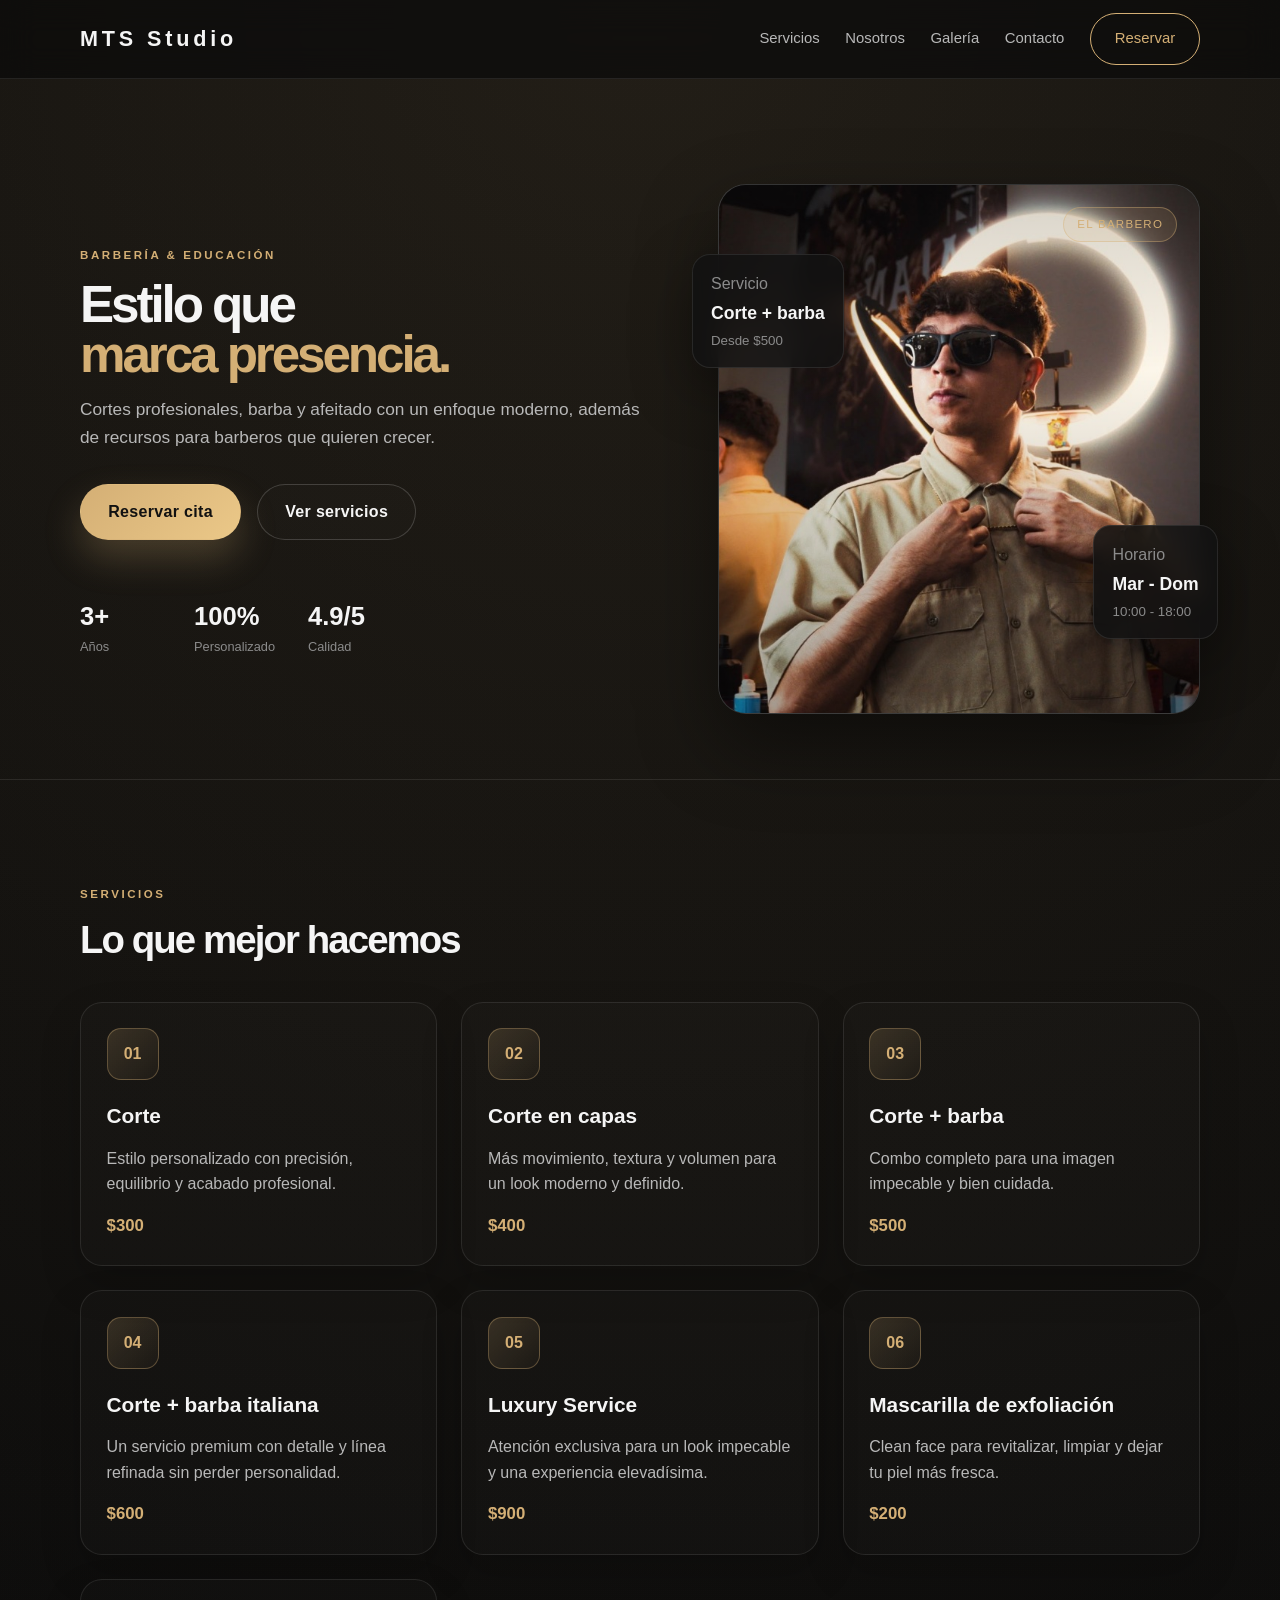
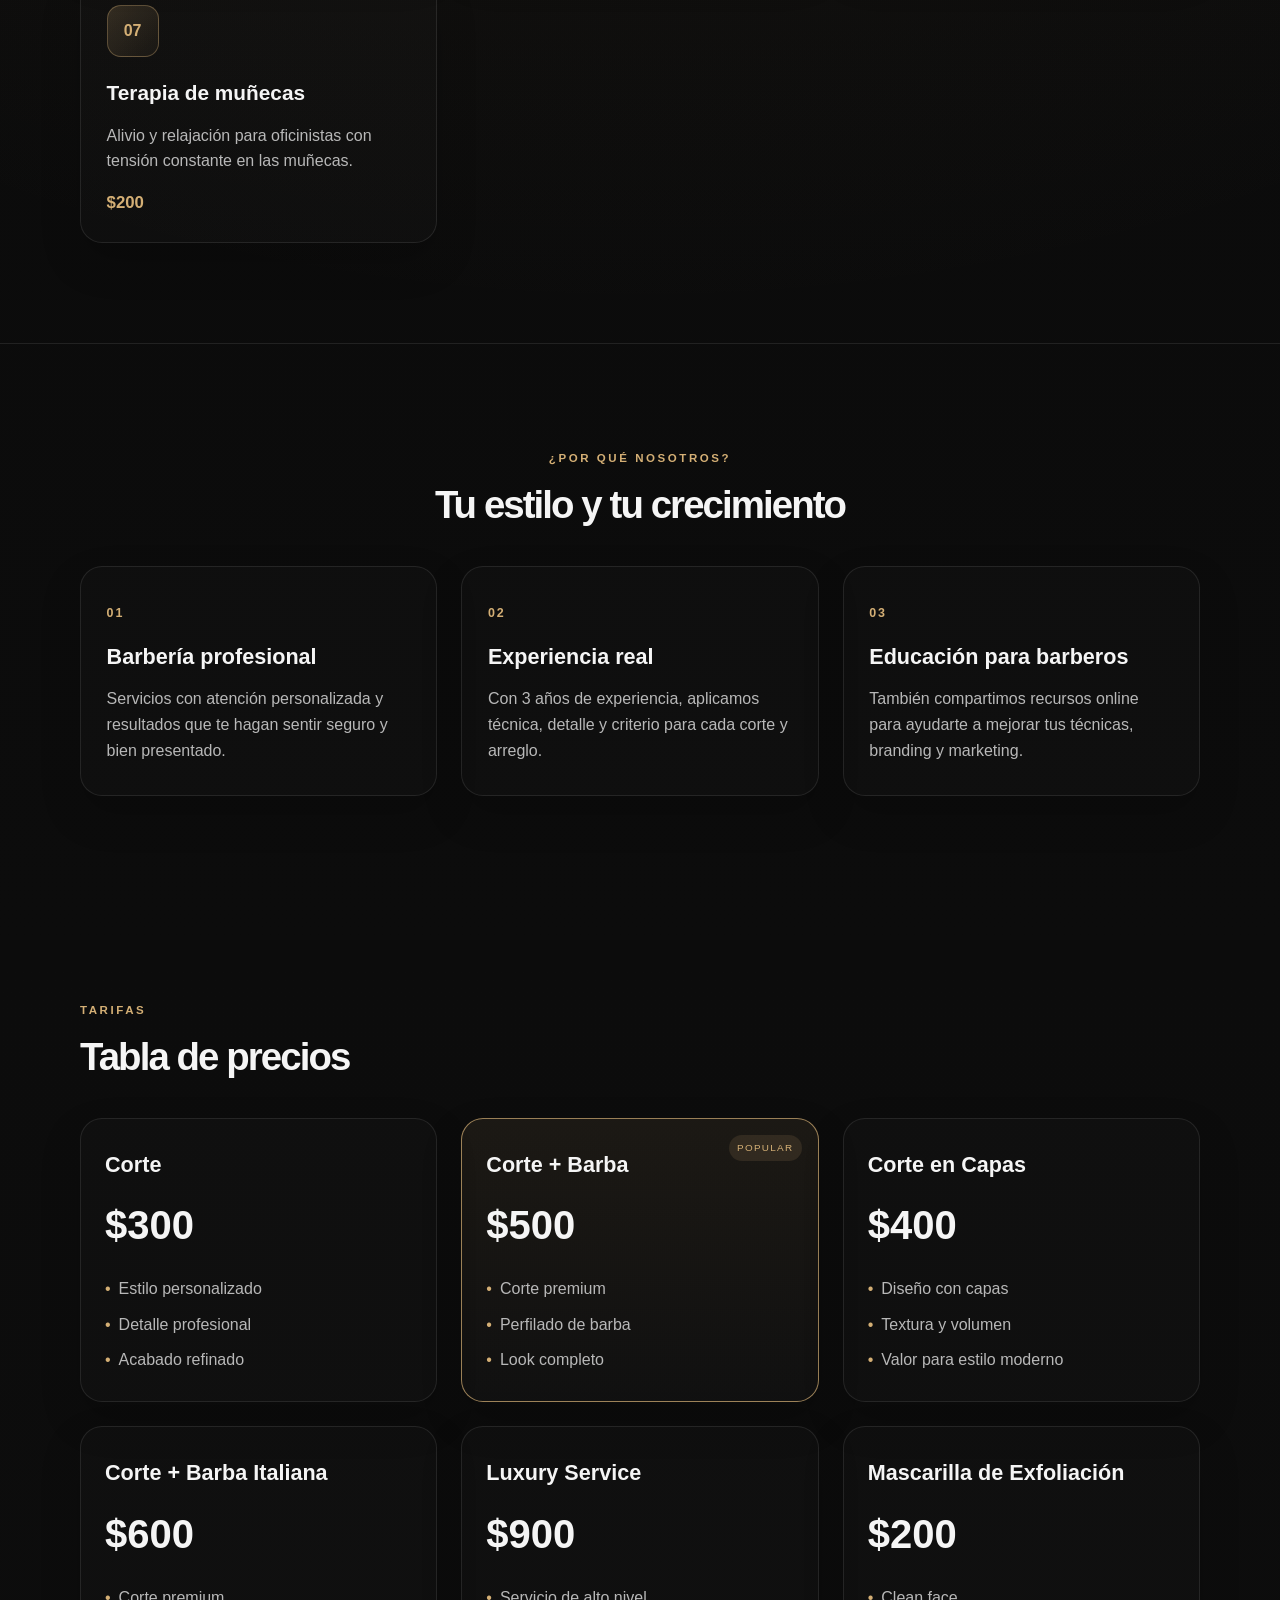
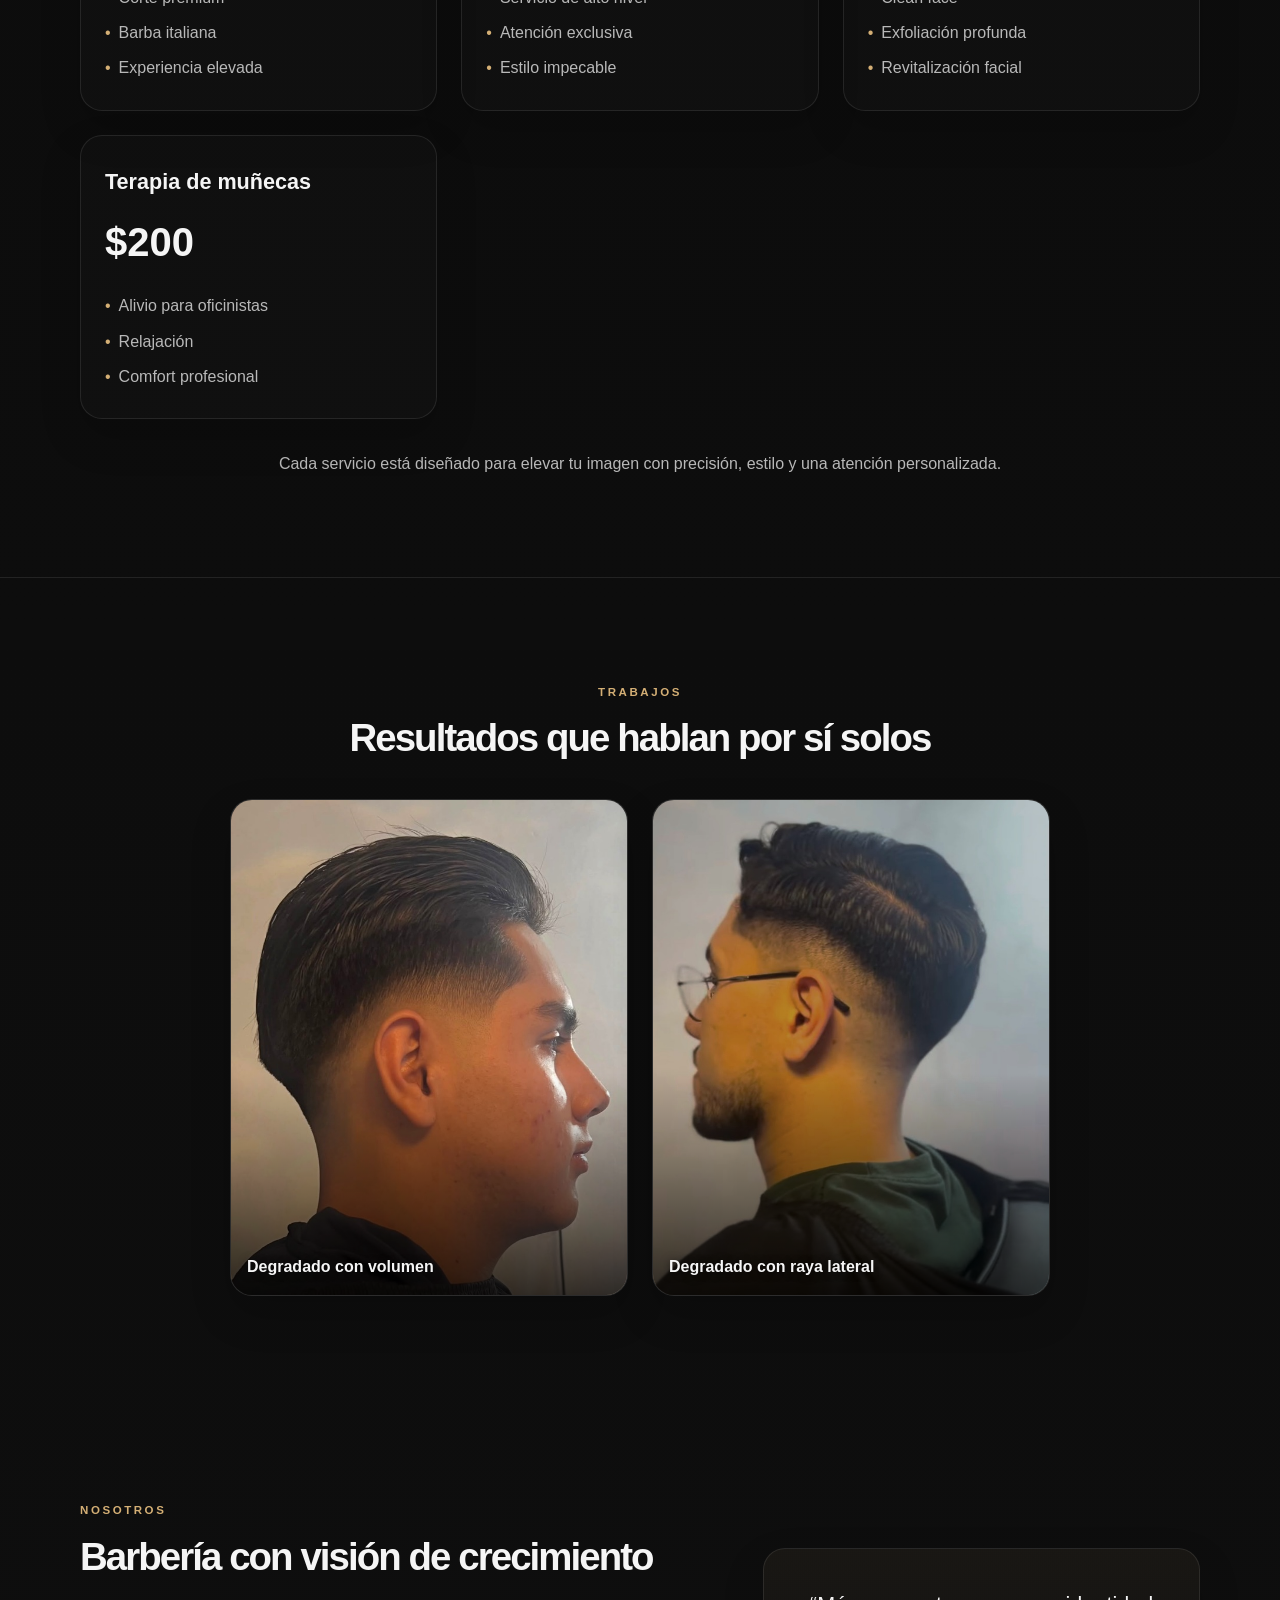
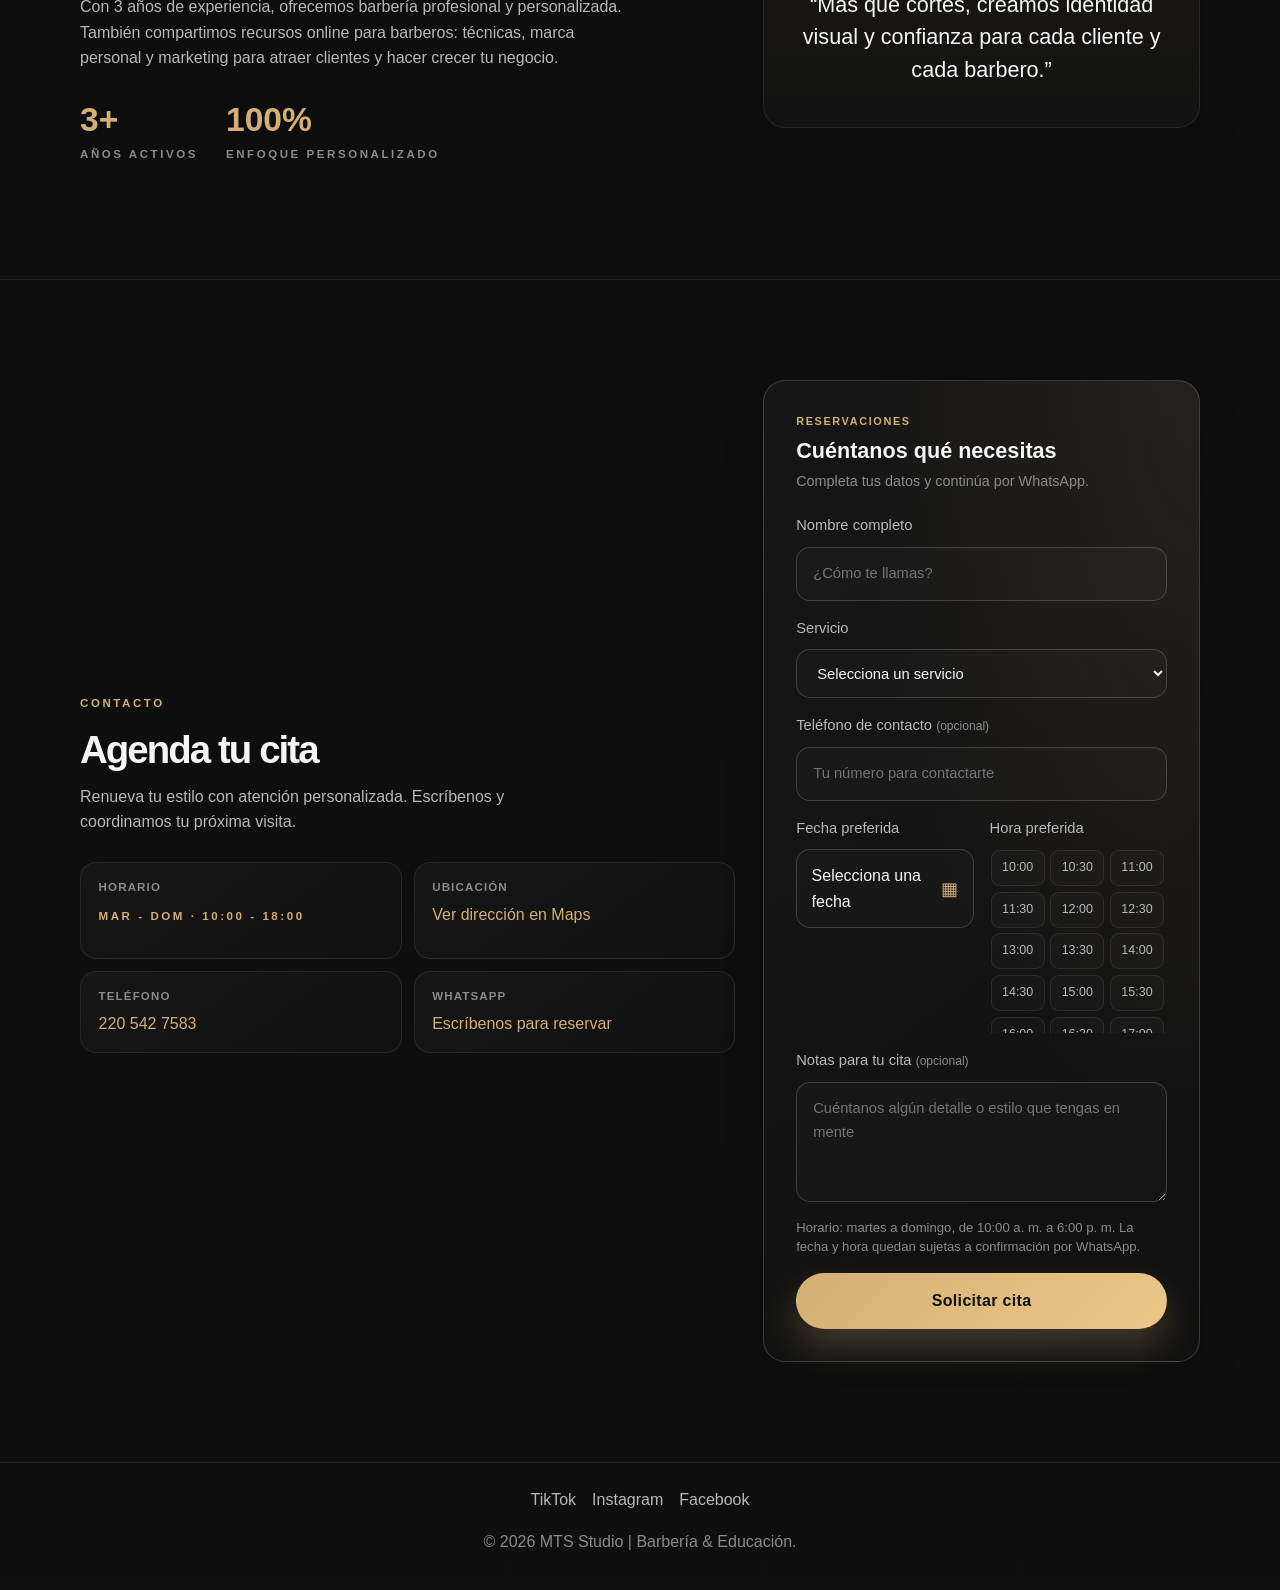
==== commit ef75a4a8: "x" ====
--- a/index.html
+++ b/index.html
@@ -43,10 +43,8 @@
 
                 <div class="hero-visual" aria-label="Vista de una barbería premium">
                     <div class="visual-card card-main">
-                        <span class="badge">Premium</span>
-                        <div class="portrait">
-                            <div class="portrait-glow"></div>
-                        </div>
+                        <span class="badge">El barbero</span>
+                        <img class="hero-photo" src="assets/gallery/dueno-barberia.jpg" alt="Dueño y barbero de MTS Studio en su barbería" width="694" height="700">
                     </div>
                     <div class="floating-card card-top">
                         <span>Servicio</span>
@@ -301,23 +299,51 @@
                         <p>Completa tus datos y continúa por WhatsApp.</p>
                     </div>
                     <label>
-                        Nombre
-                        <input type="text" name="nombre" placeholder="Tu nombre" aria-label="Nombre">
+                        Nombre completo
+                        <input type="text" name="nombre" placeholder="¿Cómo te llamas?" autocomplete="name" required>
                     </label>
                     <label>
                         Servicio
-                        <select name="servicio" aria-label="Servicio">
+                        <select name="servicio" required>
                             <option value="">Selecciona un servicio</option>
-                            <option>Corte de cabello</option>
-                            <option>Arreglo de barba</option>
-                            <option>Corte + barba</option>
-                            <option>Afeitado clásico</option>
+                            <option value="Corte — $300">Corte — $300</option>
+                            <option value="Corte en capas — $400">Corte en capas — $400</option>
+                            <option value="Corte + barba — $500">Corte + barba — $500</option>
+                            <option value="Corte + barba italiana — $600">Corte + barba italiana — $600</option>
+                            <option value="Luxury Service — $900">Luxury Service — $900</option>
+                            <option value="Mascarilla de exfoliación — $200">Mascarilla de exfoliación — $200</option>
+                            <option value="Terapia de muñecas — $200">Terapia de muñecas — $200</option>
                         </select>
                     </label>
                     <label>
-                        Mensaje
-                        <textarea name="mensaje" rows="4" placeholder="Cuéntanos qué te gustaría"></textarea>
+                        <span>Teléfono de contacto <span class="optional-field">(opcional)</span></span>
+                        <input type="tel" name="telefono" placeholder="Tu número para contactarte" autocomplete="tel">
                     </label>
+                    <div class="booking-form-row">
+                        <div class="booking-picker">
+                            <span class="booking-field-label">Fecha preferida</span>
+                            <input type="hidden" name="fecha">
+                            <button class="picker-trigger" type="button" data-date-trigger aria-expanded="false" aria-controls="date-picker-calendar">
+                                <span data-selected-date>Selecciona una fecha</span>
+                                <span class="picker-trigger-icon" aria-hidden="true">▦</span>
+                            </button>
+                            <div class="date-picker-calendar" id="date-picker-calendar" role="group" aria-label="Días disponibles" hidden>
+                                <div class="calendar-grid" data-calendar-grid></div>
+                            </div>
+                            <p class="booking-field-error" data-date-error role="alert" hidden>Selecciona un día disponible para continuar.</p>
+                        </div>
+                        <div class="booking-picker">
+                            <span class="booking-field-label">Hora preferida</span>
+                            <input type="hidden" name="hora">
+                            <div class="time-slots" data-time-slots aria-label="Horarios disponibles"></div>
+                            <p class="booking-field-error" data-time-error role="alert" hidden>Selecciona una hora disponible para continuar.</p>
+                        </div>
+                    </div>
+                    <label>
+                        <span>Notas para tu cita <span class="optional-field">(opcional)</span></span>
+                        <textarea name="mensaje" rows="3" placeholder="Cuéntanos algún detalle o estilo que tengas en mente"></textarea>
+                    </label>
+                    <p class="booking-note">Horario: martes a domingo, de 10:00 a. m. a 6:00 p. m. La fecha y hora quedan sujetas a confirmación por WhatsApp.</p>
                     <button type="submit" class="btn btn-primary">Solicitar cita</button>
                 </form>
             </div>
--- a/style.css
+++ b/style.css
@@ -248,6 +248,7 @@
 
 .badge {
     position: absolute;
+    z-index: 1;
     top: 22px;
     right: 22px;
     display: inline-block;
@@ -261,48 +262,21 @@
     text-transform: uppercase;
 }
 
-.portrait {
+.hero-photo {
     position: absolute;
     inset: 0;
-    background:
-        linear-gradient(180deg, rgba(0,0,0,0.15), rgba(0,0,0,0.5)),
-        radial-gradient(circle at 50% 25%, rgba(212, 175, 117, 0.26), transparent 30%),
-        linear-gradient(135deg, #3f3f3f 0%, #1c1c1c 45%, #090909 100%);
-}
-
-.portrait::before,
-.portrait::after {
+    width: 100%;
+    height: 100%;
+    object-fit: cover;
+    object-position: center 42%;
+}
+
+.visual-card::after {
     content: "";
     position: absolute;
-    inset: auto;
-    left: 50%;
-    transform: translateX(-50%);
-    border-radius: 50%;
-}
-
-.portrait::before {
-    bottom: 0;
-    width: 320px;
-    height: 360px;
-    background: linear-gradient(180deg, #1f1f1f, #090909);
-    box-shadow: inset 0 0 0 1px rgba(255,255,255,0.04);
-}
-
-.portrait::after {
-    bottom: 200px;
-    width: 220px;
-    height: 220px;
-    background: linear-gradient(180deg, #efe0c4 0%, #d7b88d 100%);
-    box-shadow: 0 15px 40px rgba(0, 0, 0, 0.35);
-}
-
-.portrait-glow {
-    position: absolute;
-    inset: 64px 110px auto 110px;
-    height: 170px;
-    border-radius: 50% 50% 40% 40%;
-    background: rgba(15, 15, 15, 0.9);
-    box-shadow: inset 0 -18px 0 rgba(0,0,0,0.35), 0 0 0 1px rgba(255,255,255,0.04);
+    inset: 0;
+    background: linear-gradient(180deg, rgba(0, 0, 0, 0.15), transparent 35%, rgba(0, 0, 0, 0.32));
+    pointer-events: none;
 }
 
 .floating-card {
@@ -523,7 +497,6 @@
 
 .photo {
     position: relative;
-    aspect-ratio: 4 / 5;
     border-radius: 22px;
     border: 1px solid var(--line);
     overflow: hidden;
@@ -532,9 +505,9 @@
 }
 
 .photo img {
+    display: block;
     width: 100%;
-    height: 100%;
-    object-fit: cover;
+    height: auto;
     transition: transform 0.35s ease;
 }
 
@@ -708,6 +681,166 @@
     font-size: 0.92rem;
 }
 
+.booking-form-row {
+    display: grid;
+    grid-template-columns: repeat(2, minmax(0, 1fr));
+    gap: 1rem;
+}
+
+.booking-picker {
+    display: grid;
+    align-content: start;
+    gap: 0.55rem;
+    min-width: 0;
+}
+
+.booking-field-label {
+    color: var(--muted);
+    font-size: 0.92rem;
+}
+
+.optional-field {
+    color: var(--muted-strong);
+    font-size: 0.82em;
+}
+
+.picker-trigger {
+    display: flex;
+    align-items: center;
+    justify-content: space-between;
+    gap: 0.7rem;
+    width: 100%;
+    min-height: 50px;
+    padding: 0.8rem 0.9rem;
+    border: 1px solid var(--line-strong);
+    border-radius: 14px;
+    background: rgba(255, 255, 255, 0.02);
+    color: var(--text);
+    text-align: left;
+    cursor: pointer;
+    transition: border-color 0.2s ease, background 0.2s ease;
+}
+
+.picker-trigger:hover,
+.picker-trigger[aria-expanded="true"] {
+    border-color: var(--accent);
+    background: rgba(212, 175, 117, 0.06);
+}
+
+.picker-trigger:focus-visible,
+.calendar-day:focus-visible,
+.time-slot:focus-visible {
+    outline: 2px solid var(--accent);
+    outline-offset: 2px;
+}
+
+.picker-trigger-icon {
+    color: var(--accent);
+    font-size: 1.1rem;
+}
+
+.date-picker-calendar {
+    padding: 0.75rem;
+    border: 1px solid var(--line-strong);
+    border-radius: 16px;
+    background: #171717;
+    box-shadow: 0 18px 38px rgba(0, 0, 0, 0.35);
+}
+
+.calendar-grid {
+    display: grid;
+    grid-template-columns: repeat(7, minmax(0, 1fr));
+    gap: 0.25rem;
+}
+
+.calendar-weekday,
+.calendar-day-spacer,
+.calendar-day {
+    display: grid;
+    place-items: center;
+    min-width: 0;
+    aspect-ratio: 1;
+}
+
+.calendar-weekday {
+    color: var(--muted-strong);
+    font-size: 0.72rem;
+    font-weight: 700;
+}
+
+.calendar-day {
+    border: 1px solid transparent;
+    border-radius: 9px;
+    background: transparent;
+    color: var(--text);
+    font-size: 0.82rem;
+    cursor: pointer;
+    transition: color 0.2s ease, background 0.2s ease, border-color 0.2s ease;
+}
+
+.calendar-day:not(:disabled):hover {
+    border-color: rgba(212, 175, 117, 0.5);
+    background: rgba(212, 175, 117, 0.1);
+    color: var(--accent);
+}
+
+.calendar-day[aria-pressed="true"] {
+    border-color: var(--accent);
+    background: var(--accent);
+    color: #111;
+    font-weight: 700;
+}
+
+.calendar-day:disabled {
+    color: #575757;
+    cursor: not-allowed;
+}
+
+.time-slots {
+    display: grid;
+    grid-template-columns: repeat(3, minmax(0, 1fr));
+    gap: 0.35rem;
+    max-height: 184px;
+    overflow-y: auto;
+    padding: 1px 3px 1px 1px;
+    scrollbar-color: var(--muted-strong) transparent;
+    scrollbar-width: thin;
+}
+
+.time-slot {
+    min-height: 36px;
+    padding: 0.35rem 0.2rem;
+    border: 1px solid var(--line);
+    border-radius: 9px;
+    background: rgba(255, 255, 255, 0.02);
+    color: var(--muted);
+    font-size: 0.78rem;
+    cursor: pointer;
+    transition: color 0.2s ease, background 0.2s ease, border-color 0.2s ease;
+}
+
+.time-slot:hover {
+    border-color: rgba(212, 175, 117, 0.5);
+    color: var(--accent);
+}
+
+.time-slot[aria-pressed="true"] {
+    border-color: var(--accent);
+    background: var(--accent);
+    color: #111;
+    font-weight: 700;
+}
+
+.booking-field-error {
+    color: #f1a6a6;
+    font-size: 0.78rem;
+    line-height: 1.4;
+}
+
+[hidden] {
+    display: none !important;
+}
+
 .booking-form input,
 .booking-form select,
 .booking-form textarea {
@@ -730,6 +863,10 @@
     color: var(--text);
 }
 
+.booking-form input[type="hidden"] {
+    display: none;
+}
+
 .booking-form input:focus,
 .booking-form select:focus,
 .booking-form textarea:focus {
@@ -740,6 +877,12 @@
 .booking-form textarea {
     resize: vertical;
     min-height: 120px;
+}
+
+.booking-note {
+    color: var(--muted-strong);
+    font-size: 0.82rem;
+    line-height: 1.5;
 }
 
 .site-footer {
@@ -823,6 +966,10 @@
         grid-template-columns: 1fr;
     }
 
+    .booking-form-row {
+        grid-template-columns: 1fr;
+    }
+
     .card-top {
         left: 10px;
     }
@@ -834,15 +981,4 @@
     .visual-card {
         height: 420px;
     }
-
-    .portrait::before {
-        width: 260px;
-        height: 300px;
-    }
-
-    .portrait::after {
-        bottom: 160px;
-        width: 180px;
-        height: 180px;
-    }
-}
+}
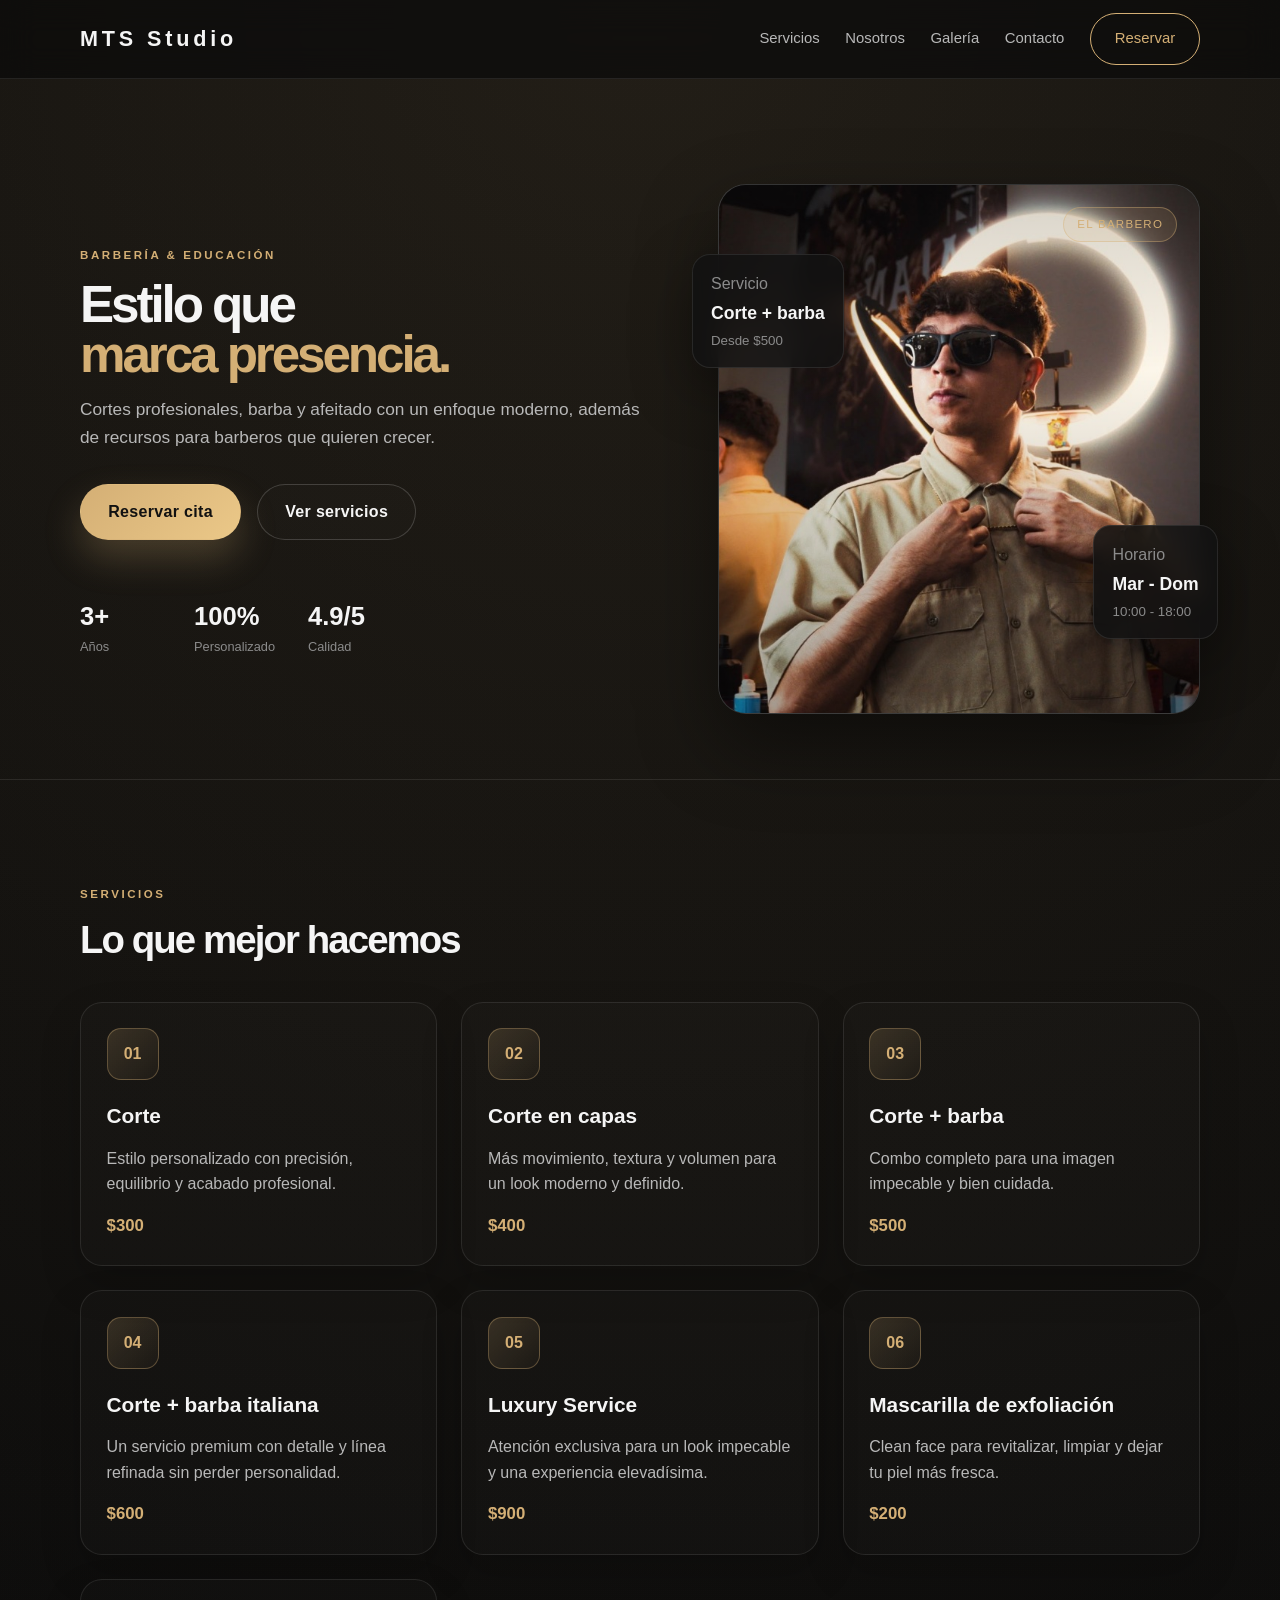
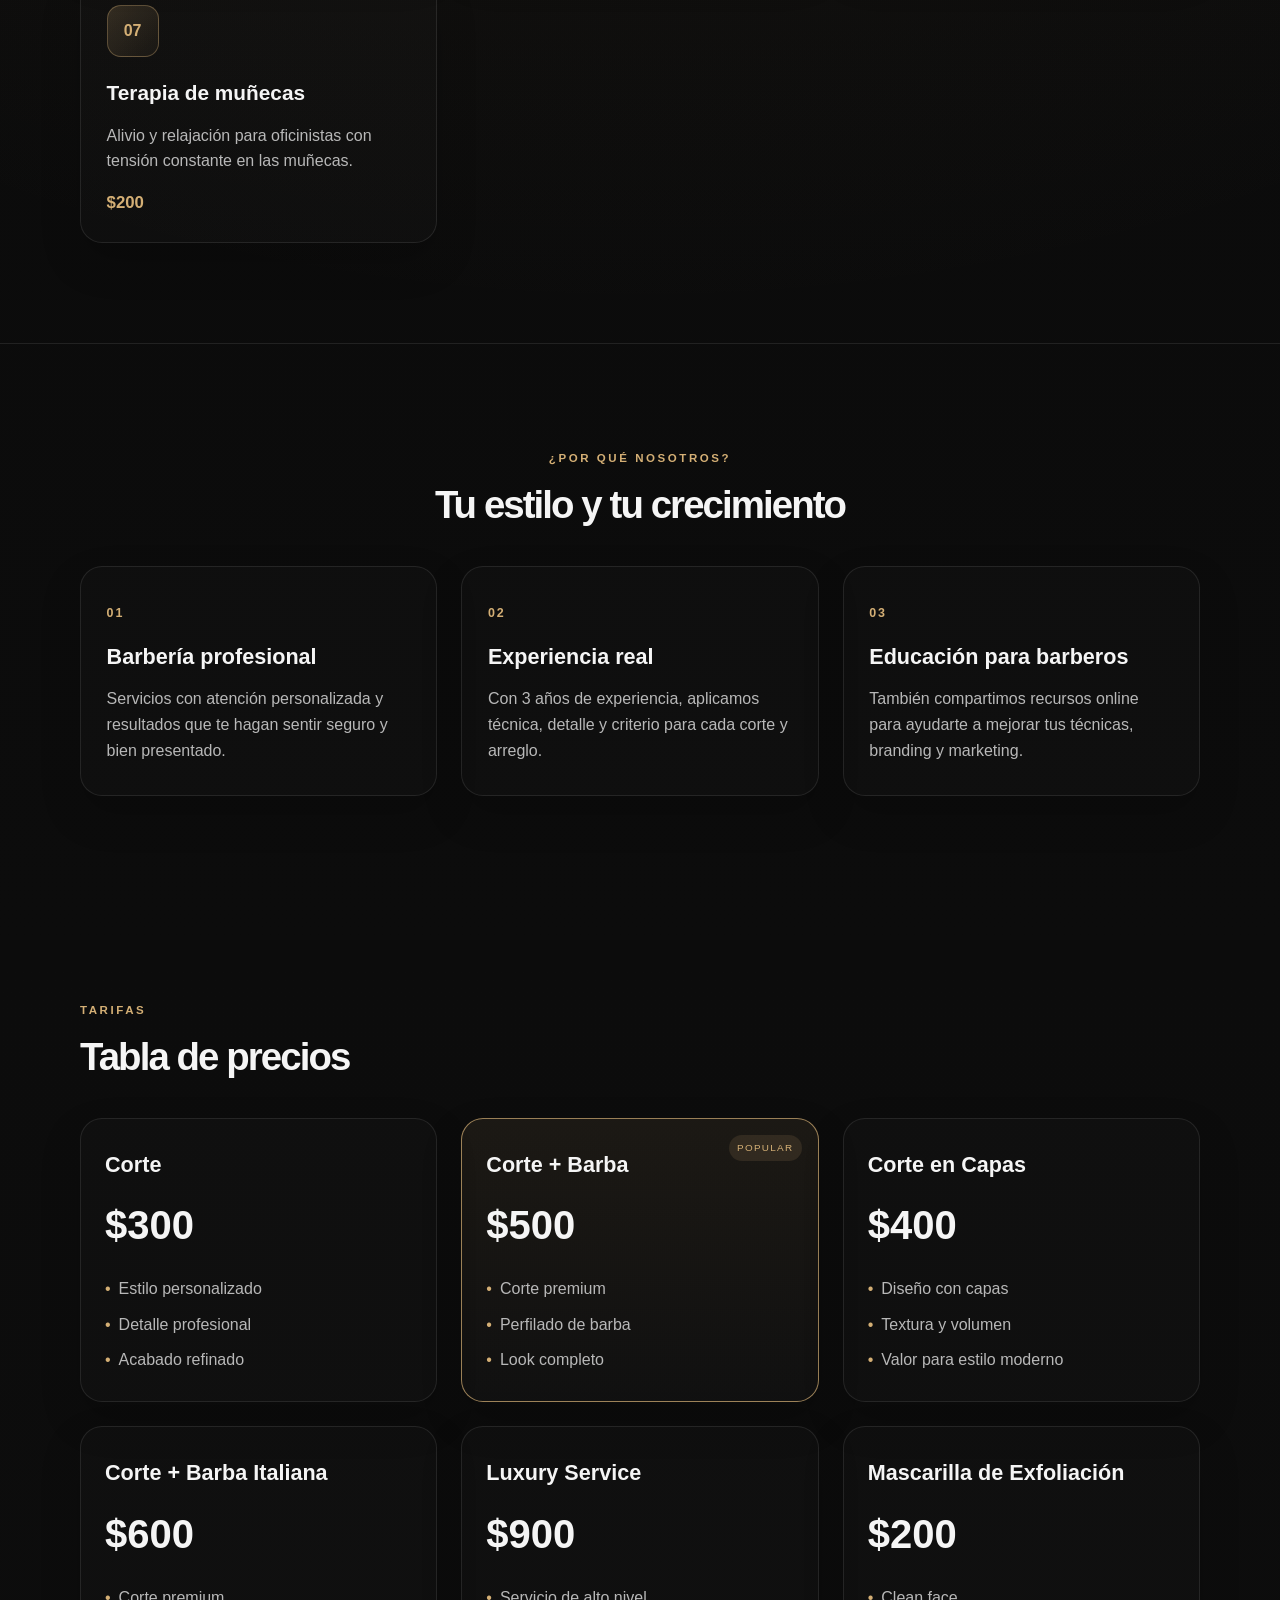
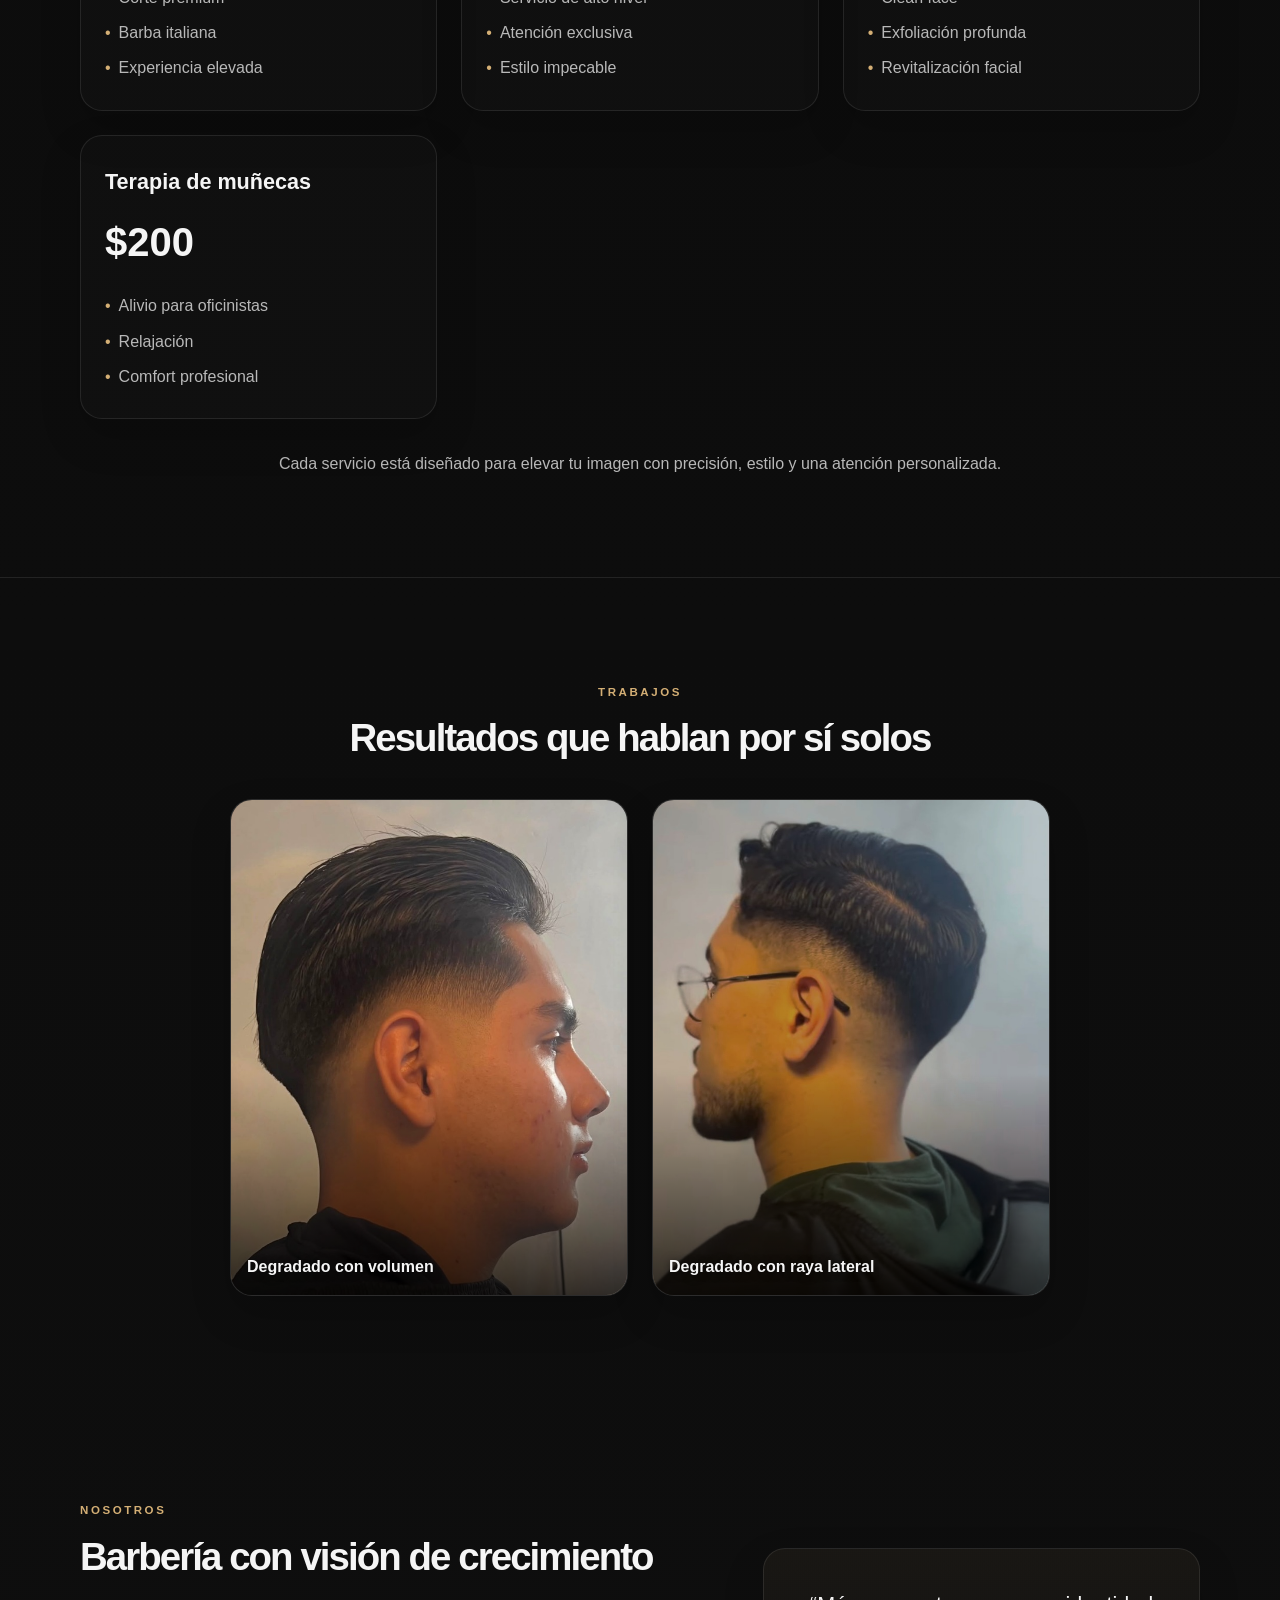
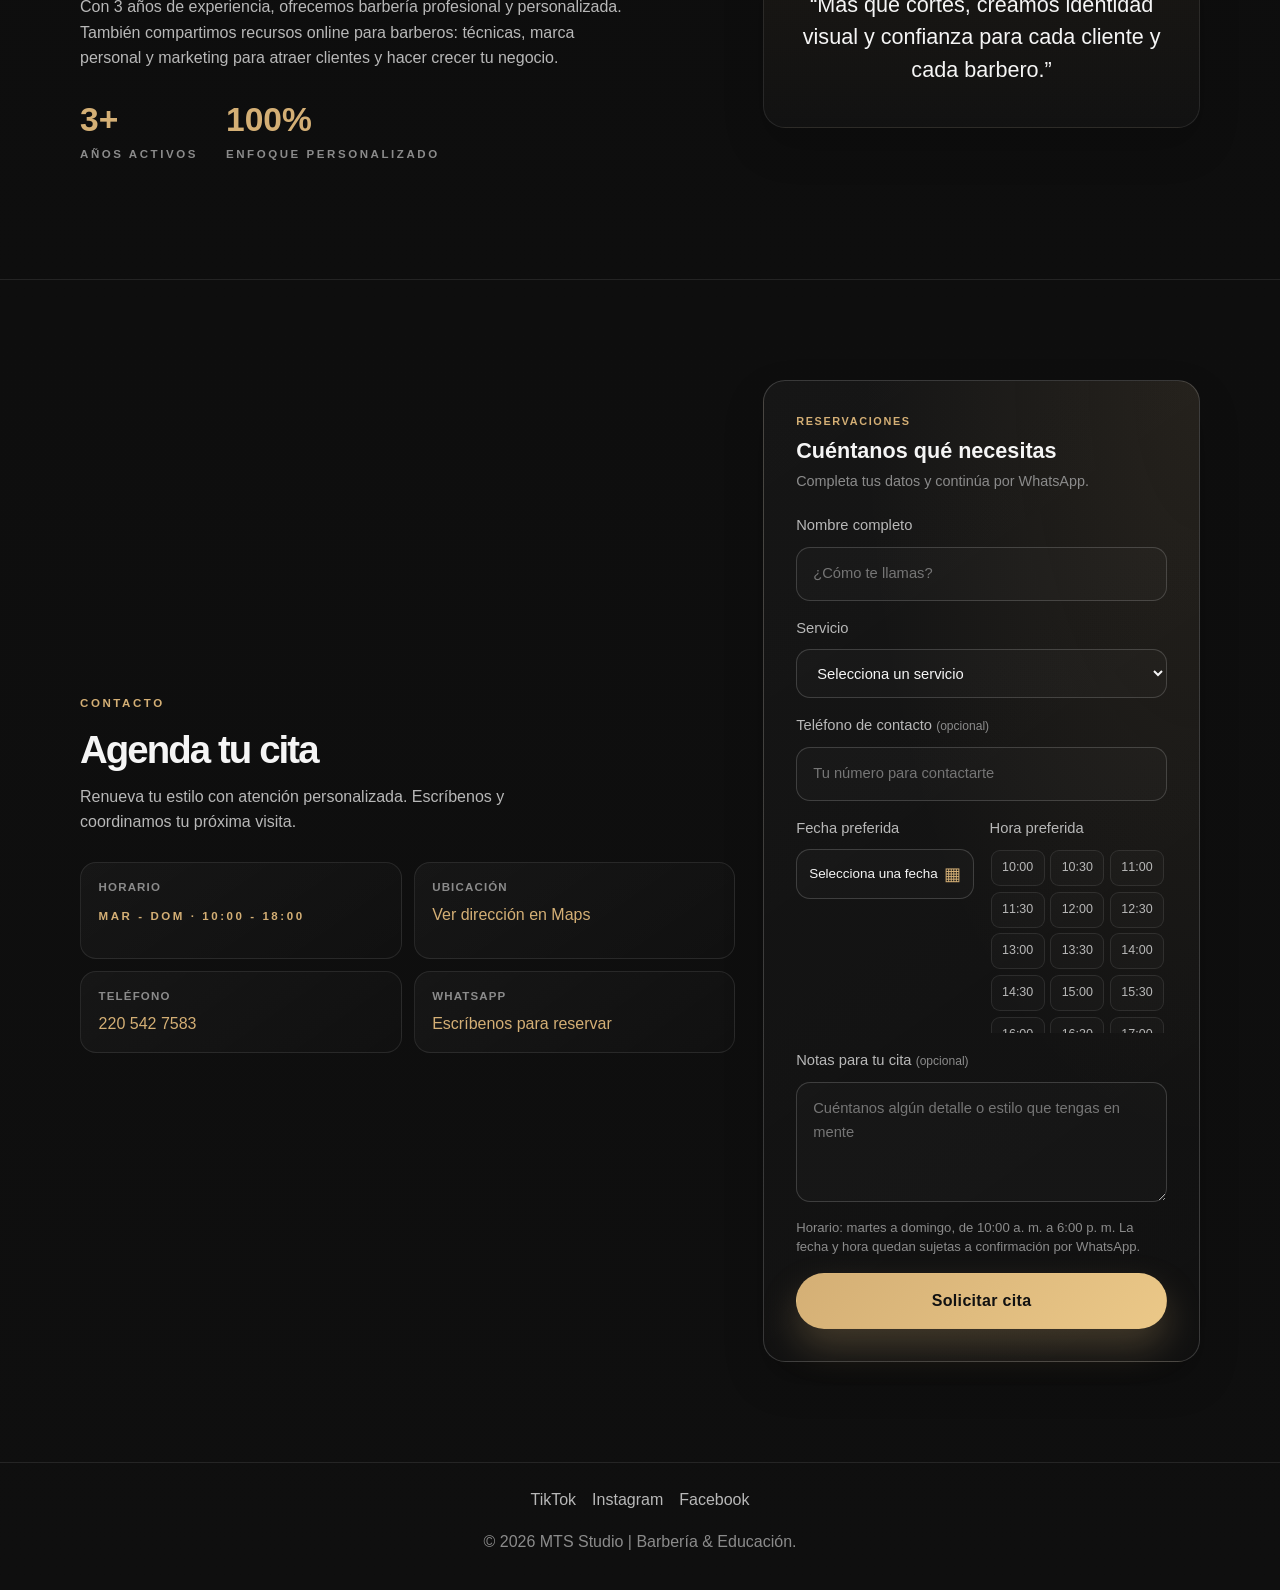
==== commit 1b496cc9: "h" ====
--- a/index.html
+++ b/index.html
@@ -5,7 +5,7 @@
     <meta name="viewport" content="width=device-width, initial-scale=1.0">
     <meta name="description" content="MTS Studio | Barbería & Educación ofrece barbería profesional, educación online para barberos y crecimiento de marca personal.">
     <title>MTS Studio | Barbería & Educación</title>
-    <link rel="stylesheet" href="style.css">
+    <link rel="stylesheet" href="style.css?v=20261014-2">
 </head>
 <body>
     <header class="topbar">
@@ -361,6 +361,6 @@
         </div>
     </footer>
 
-    <script src="script.js"></script>
+    <script src="script.js?v=20261014-2"></script>
 </body>
 </html>
--- a/style.css
+++ b/style.css
@@ -708,17 +708,27 @@
     display: flex;
     align-items: center;
     justify-content: space-between;
-    gap: 0.7rem;
+    gap: 0.4rem;
     width: 100%;
     min-height: 50px;
-    padding: 0.8rem 0.9rem;
+    padding: 0.65rem 0.75rem;
     border: 1px solid var(--line-strong);
     border-radius: 14px;
     background: rgba(255, 255, 255, 0.02);
     color: var(--text);
+    font: inherit;
+    font-size: 0.84rem;
+    line-height: 1.2;
     text-align: left;
     cursor: pointer;
+    appearance: none;
     transition: border-color 0.2s ease, background 0.2s ease;
+}
+
+.picker-trigger [data-selected-date] {
+    overflow: hidden;
+    text-overflow: ellipsis;
+    white-space: nowrap;
 }
 
 .picker-trigger:hover,
